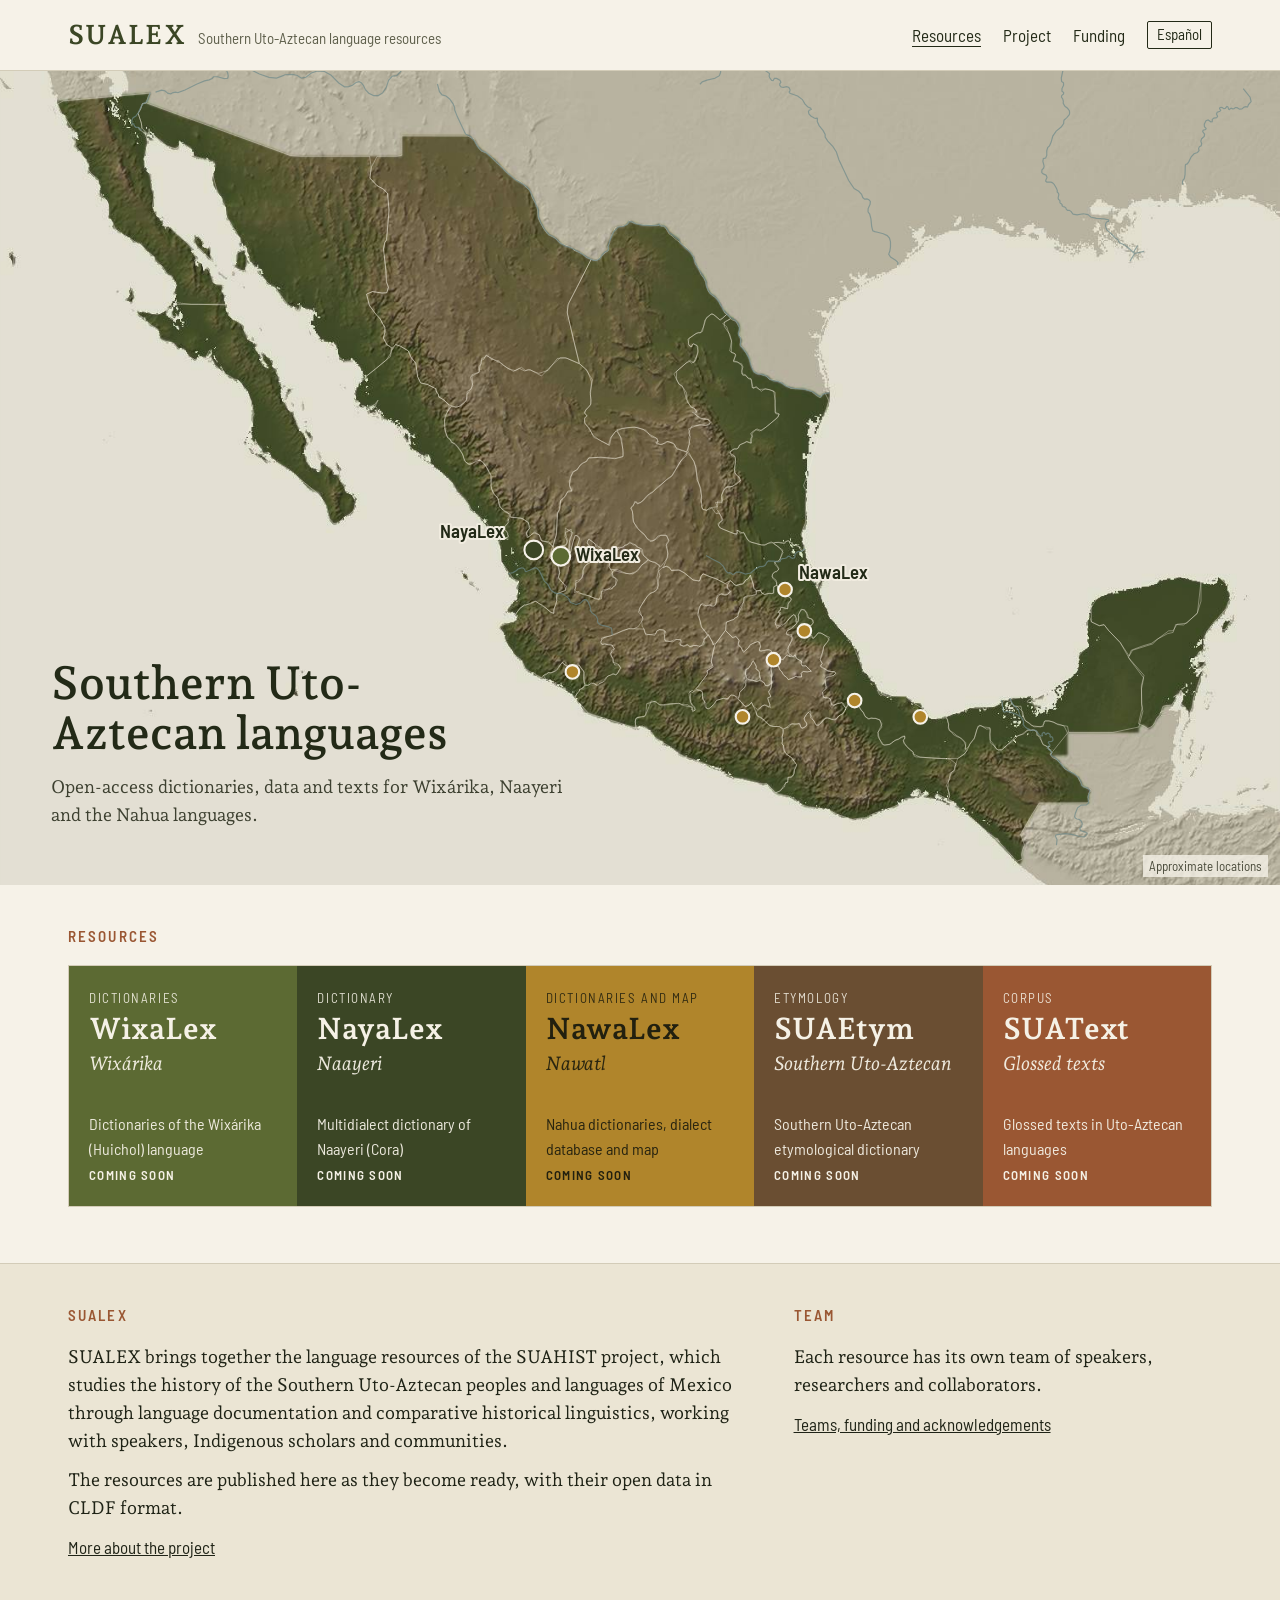
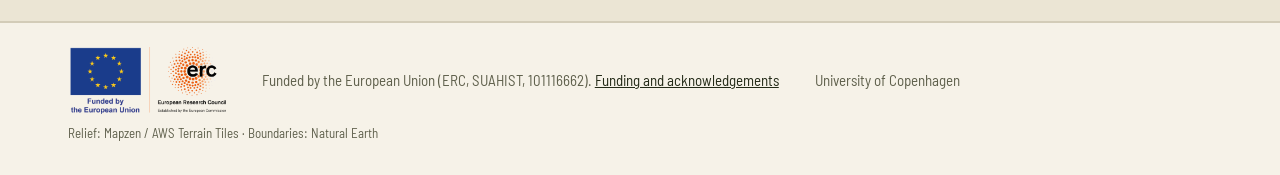
==== en/index.html @ b43def47 "Add SUALEX hub site (pre-launch: hidden from search engines) Spanish home, project and funding pages" ====
<!doctype html>
<html lang="en">
<head>
<meta charset="utf-8">
<meta name="viewport" content="width=device-width, initial-scale=1">
<meta name="robots" content="noindex, nofollow"><!-- remove at launch -->
<title>SUALEX · Southern Uto-Aztecan language resources</title>
<meta name="description" content="Open-access dictionaries, data and texts for Wixárika, Naayeri and the Nahua languages, from the ERC project SUAHIST.">
<link rel="alternate" hreflang="es" href="https://sualex.org/">
<link rel="alternate" hreflang="en" href="https://sualex.org/en/">
<link rel="alternate" hreflang="x-default" href="https://sualex.org/">
<link rel="icon" href="../assets/img/favicon.svg" type="image/svg+xml">
<link rel="preload" href="../assets/fonts/andada-pro-latin-400-normal.woff2" as="font" type="font/woff2" crossorigin>
<link rel="stylesheet" href="../assets/site.css">
<meta property="og:title" content="SUALEX · Southern Uto-Aztecan language resources">
<meta property="og:description" content="Open-access dictionaries, data and texts for Wixárika, Naayeri and the Nahua languages, from the ERC project SUAHIST.">
<meta property="og:type" content="website">
</head>
<body>
<a class="skip" href="#main">Skip to content</a>
<header class="site-h"><div class="wrap">
  <a class="brand" href="./"><b>SUALEX</b><span>Southern Uto-Aztecan language resources</span></a>
  <nav aria-label="Resources">
    <a href="./#recursos" aria-current="page">Resources</a>
    <a href="project/">Project</a>
    <a href="funding/">Funding</a>
    <a class="lang" href="../" hreflang="es" lang="es" title="Cambiar a español">Español</a>
  </nav>
</div></header>
<main id="main">
  <section class="mapwrap">
    <svg viewBox="0 0 1507 959" role="img" aria-label="Relief map of Mexico showing the regions of the resources">
      <image href="../assets/img/mx_relief.jpg" x="0" y="0" width="1507" height="959"/>
      <path d="M172.4 37.6L248.7 65.5L327.9 94.3L342.0 99.6L354.4 100.4L366.1 100.4L377.8 100.4L389.4 100.4L401.1 100.4L412.8 100.4L424.4 100.4L435.1 100.4L437.1 113.7L435.5 126.0L443.8 134.9L451.2 139.0L456.2 143.9L457.0 152.3L458.0 163.8L457.5 170.7L457.2 173.8L456.5 182.5L455.1 198.8L453.0 202.0L451.5 209.8L453.4 226.1L454.3 234.3L454.5 238.3L454.9 247.9L457.3 254.7L455.3 261.1L449.8 261.4L438.5 259.7L431.6 262.7L434.9 276.0L439.2 281.8L442.5 286.3L447.7 292.0L450.3 297.2L453.1 301.9L453.2 307.6L451.4 314.4L455.6 322.4L459.6 324.6L461.3 326.5L460.1 332.1L455.2 340.0L432.6 358.3L430.2 358.4L428.6 358.4L426.4 355.6L419.7 344.5L416.8 342.4L416.4 340.5L414.0 338.9L413.0 340.8L414.8 342.5L407.1 342.6L398.3 336.2L395.8 328.5L395.9 326.2L391.8 320.0L389.4 321.4L380.8 318.9L373.4 313.5L369.3 310.8L370.0 307.7L369.0 305.9L366.6 305.0L363.2 293.2L365.3 290.1L366.1 288.6L365.0 285.5L364.6 284.3L368.6 282.2L364.1 281.4L354.8 279.1L354.5 277.3L352.8 275.8L352.3 279.9L351.2 282.5L348.5 280.3L349.1 278.8L343.6 278.0L340.9 276.3L336.2 272.4L330.8 264.1L329.1 263.0L325.4 256.8L319.6 253.3L312.5 246.8L303.8 235.2L306.4 235.8L306.8 233.2L300.6 230.5L296.9 226.9L293.9 224.8L293.6 222.6L293.2 217.2L290.4 213.1L286.5 205.7L285.2 207.2L283.2 199.8L281.2 195.8L276.4 187.0L273.0 181.6L269.2 175.7L266.9 172.8L266.2 166.6L263.9 157.0L262.1 155.4L255.9 142.6L250.7 122.8L250.0 114.8L252.7 116.2L249.9 106.2L248.9 107.4L244.1 102.6L244.8 104.8L229.8 101.0L227.5 99.0L220.8 88.6L213.7 85.6L210.6 83.2L211.6 86.9L210.1 89.7L206.5 91.6L196.6 88.4L191.0 84.0L183.1 77.3L177.1 75.6L172.6 73.5L167.1 66.8L166.4 61.4L165.6 58.8L162.6 49.8L165.5 44.9L167.6 38.5L172.4 37.6Z M288.3 235.0L284.1 234.8L280.0 233.3L275.8 230.3L277.5 226.6L278.5 223.9L279.2 214.1L283.5 212.2L288.1 210.3L288.8 212.9L290.0 217.9L289.9 229.4L288.9 234.3L288.3 235.0Z M176.8 26.0L174.2 30.6L172.3 37.5L167.6 38.5L165.5 44.9L162.6 49.8L165.6 58.8L166.4 61.4L167.1 66.8L165.1 68.6L163.3 66.3L163.7 69.0L167.7 71.2L171.7 75.1L173.8 83.9L170.0 103.3L172.7 115.2L176.2 120.5L177.5 124.5L178.1 130.5L177.9 137.0L180.4 143.0L181.1 148.3L180.0 155.5L179.4 160.1L181.3 164.5L185.0 171.1L190.8 176.3L191.1 180.0L192.4 182.5L194.3 184.0L196.7 183.4L197.0 182.6L197.9 182.9L199.7 183.8L201.1 185.3L202.0 186.3L203.2 186.9L204.6 188.7L207.0 190.7L208.5 192.3L210.6 193.3L212.9 195.8L216.5 199.0L218.7 200.8L226.3 208.2L225.4 211.5L226.6 213.8L227.8 215.6L230.9 220.2L229.7 222.9L230.4 226.4L233.3 228.5L233.4 226.4L235.2 225.5L236.8 226.4L238.5 227.8L238.9 229.5L239.2 232.4L242.3 232.0L245.6 233.2L246.4 236.2L249.5 242.3L250.6 248.6L255.2 251.2L260.9 251.4L261.7 251.9L261.9 254.2L261.1 260.1L264.3 264.2L264.2 266.3L264.8 271.2L265.8 274.6L225.4 274.7L208.0 272.8L205.1 271.0L205.6 266.7L206.6 262.4L204.0 261.5L207.5 252.4L206.6 247.9L203.9 245.6L202.2 241.3L197.4 240.6L195.4 237.1L192.9 232.6L189.7 228.4L185.6 226.8L182.8 224.7L181.0 218.0L176.3 215.0L171.0 209.5L153.7 197.4L141.5 191.0L135.9 186.6L132.6 177.5L127.5 172.9L127.7 163.1L126.6 153.9L121.1 148.3L119.2 144.4L119.5 147.9L118.4 148.4L117.4 147.4L115.6 127.7L108.4 121.7L103.9 116.4L95.6 95.5L92.1 92.7L89.0 89.2L89.4 86.9L88.3 80.7L86.5 78.1L90.8 75.1L87.1 70.3L83.7 65.6L78.3 57.3L72.8 50.2L67.7 39.0L74.5 35.2L94.6 33.4L114.7 31.6L134.8 29.8L154.9 28.0L174.9 26.2L176.8 26.0Z M155.3 257.1L156.4 262.6L156.8 268.0L155.9 271.1L155.4 273.0L152.7 272.6L148.4 271.0L152.6 261.1L155.5 256.1L155.3 257.1Z M249.0 219.5L250.0 223.7L246.2 220.5L243.3 217.6L240.0 214.5L235.8 209.8L232.3 207.4L230.5 203.8L228.5 199.1L229.8 194.9L232.0 194.9L237.3 199.0L238.7 202.4L238.4 206.8L243.2 207.9L247.6 208.5L247.7 213.1L248.2 218.1L249.0 219.5Z M16.2 218.3L16.2 228.9L14.3 228.7L13.3 223.9L11.4 218.6L13.6 214.0L14.7 215.8L16.2 218.3Z M473.0 76.3L480.1 76.4L487.1 76.4L494.2 76.4L501.3 76.4L508.3 76.4L515.4 76.5L522.5 76.5L529.5 76.5L536.6 76.5L543.7 76.5L550.8 76.7L557.5 79.6L563.7 90.9L566.3 94.0L573.6 96.7L578.0 101.0L583.9 107.6L591.0 113.0L595.2 118.3L606.7 127.4L608.4 128.3L610.4 129.1L612.2 130.2L617.1 133.8L619.8 137.4L624.0 140.6L625.7 144.4L626.0 147.5L627.3 150.2L628.9 152.9L632.3 157.8L633.1 166.7L633.9 173.7L636.5 179.0L640.1 185.5L643.5 190.3L645.3 192.5L653.4 196.4L658.5 202.0L674.2 208.5L675.8 211.1L685.3 214.9L690.5 219.7L694.4 220.9L696.1 221.6L679.9 253.4L670.0 272.7L667.6 283.9L674.5 313.0L681.8 344.2L665.4 337.5L656.1 338.5L645.3 352.4L634.3 356.0L622.0 351.3L617.4 353.1L611.5 350.1L604.4 353.6L596.6 349.2L590.5 344.3L584.9 341.8L575.4 336.4L572.0 335.0L569.6 339.5L566.5 340.6L566.1 345.8L564.3 350.5L563.5 355.1L553.9 360.0L556.6 370.2L553.6 375.0L549.8 381.0L549.0 388.0L547.0 389.9L541.9 394.6L536.3 395.6L528.6 393.0L522.5 387.3L516.7 383.8L515.9 380.0L513.9 378.1L513.1 374.1L503.3 369.0L495.2 367.3L491.7 359.9L489.5 344.1L483.8 337.0L480.7 329.5L471.2 323.9L465.8 322.1L461.3 326.5L459.6 324.6L455.6 322.4L451.4 314.4L453.2 307.6L453.1 301.9L450.3 297.2L447.7 292.0L442.5 286.3L439.2 281.8L434.9 276.0L431.6 262.7L438.5 259.7L449.8 261.4L455.3 261.1L457.3 254.7L454.9 247.9L454.5 238.3L454.3 234.3L453.4 226.1L451.5 209.8L453.0 202.0L455.1 198.8L456.5 182.5L457.2 173.8L457.5 170.7L458.0 163.8L457.0 152.3L456.2 143.9L451.2 139.0L443.8 134.9L435.5 126.0L437.1 113.7L443.9 100.4L455.5 100.4L467.2 100.4L473.0 99.3L473.0 97.0L473.0 94.8L473.0 92.5L473.0 90.3L473.0 88.0L473.0 85.8L473.0 83.5L473.0 81.2L473.0 79.0L473.0 76.7L473.0 76.3Z M741.3 176.2L745.0 178.6L756.4 180.9L759.9 181.1L763.9 180.9L775.0 182.1L777.2 180.5L778.4 182.5L781.6 182.7L783.2 184.2L786.1 188.8L787.7 191.9L791.1 194.0L793.9 196.8L800.4 202.0L806.3 206.3L812.2 212.1L815.4 216.6L818.3 223.7L818.7 227.2L821.1 229.7L822.4 231.5L825.0 239.2L828.8 244.1L830.9 249.0L831.8 252.9L834.4 260.4L837.7 263.3L844.7 268.7L846.4 271.4L848.0 275.1L850.8 278.4L852.0 281.7L853.1 284.8L855.7 286.5L850.3 291.4L847.2 292.8L840.4 286.9L837.1 286.4L829.9 293.1L827.1 306.6L824.2 308.1L819.6 308.8L815.0 312.3L809.9 315.8L811.2 323.3L814.8 324.6L814.8 322.5L816.6 320.9L821.7 324.4L821.8 331.8L816.9 343.4L813.1 341.2L807.8 343.8L793.3 356.5L797.6 365.2L800.1 369.1L804.4 372.7L808.3 379.1L809.1 389.6L815.0 396.4L818.0 397.7L819.8 399.6L819.6 401.8L818.3 403.3L820.8 406.5L825.1 409.6L829.8 409.7L834.0 410.5L836.0 413.9L835.1 416.5L830.6 417.4L824.0 416.1L810.7 421.2L812.3 427.5L810.9 431.9L812.0 438.5L808.3 448.6L803.2 447.1L795.5 443.1L793.1 438.2L785.8 436.4L783.0 438.3L777.1 439.7L771.8 436.9L775.2 436.1L772.3 431.8L764.7 427.8L757.2 422.0L746.8 419.0L732.7 420.7L724.4 424.7L718.7 432.1L716.5 440.1L707.8 435.9L698.6 429.2L692.7 420.2L688.2 414.3L688.5 408.3L691.0 405.8L688.0 402.0L690.3 398.2L692.9 395.9L695.8 392.1L695.7 387.1L694.8 378.4L697.6 363.6L689.5 350.9L682.4 344.7L676.8 322.9L668.2 286.3L668.0 276.3L678.5 256.2L696.1 221.6L701.8 223.4L706.2 219.9L709.6 216.3L716.3 211.2L715.6 206.5L717.0 204.1L717.9 201.9L718.2 198.4L720.6 192.7L722.4 189.0L724.4 184.4L730.1 182.7L731.2 183.1L738.6 180.5L740.4 177.4L741.3 176.2Z M860.1 291.7L863.1 293.6L866.4 294.3L869.2 299.9L870.9 302.1L870.0 307.7L870.3 310.8L871.8 312.7L871.8 319.6L871.4 323.1L874.2 325.4L877.1 329.9L881.7 337.1L886.0 349.9L887.7 354.2L891.1 356.3L894.1 356.6L898.7 358.3L901.0 358.0L904.2 361.5L906.0 363.1L911.4 363.6L918.4 365.8L922.5 368.8L931.1 373.7L937.3 373.7L947.9 374.7L955.5 377.1L961.3 382.2L965.0 384.4L966.1 384.3L967.3 381.3L971.3 378.9L975.9 388.5L971.5 402.2L951.0 474.9L946.0 488.2L949.1 494.6L948.9 505.1L948.6 531.3L945.0 540.1L942.8 546.2L944.8 546.0L945.7 544.5L946.6 559.5L945.8 564.1L943.3 564.3L942.7 561.1L937.7 558.8L932.1 556.6L928.3 552.7L926.0 553.5L923.8 556.6L920.7 555.2L917.7 555.0L916.2 554.9L909.4 555.4L904.4 556.1L900.1 558.6L892.3 557.0L889.1 555.9L882.0 554.3L878.1 547.7L875.3 542.8L872.0 544.4L868.3 540.4L867.9 542.0L867.2 545.7L860.2 543.1L849.8 538.8L846.5 536.4L845.2 532.9L850.4 529.6L848.5 523.6L845.9 518.5L844.0 516.5L844.4 511.4L844.9 506.4L850.7 506.5L849.7 499.2L852.5 492.8L855.5 489.8L862.5 489.2L868.6 484.1L871.9 482.3L870.0 478.1L865.9 474.5L864.4 468.0L866.2 460.1L865.5 455.3L865.2 453.5L861.3 453.2L859.7 448.2L864.8 444.7L867.5 445.1L869.6 443.6L870.9 440.2L872.6 439.3L876.6 438.0L879.5 436.2L884.9 438.1L883.6 433.4L885.7 429.5L885.3 426.5L887.6 424.8L890.9 421.3L896.6 423.4L906.7 415.3L916.3 407.3L917.1 403.5L912.4 402.0L912.6 388.2L910.9 376.7L905.3 375.1L899.4 374.6L894.0 374.9L889.4 372.1L887.8 372.8L885.5 372.6L884.2 362.2L880.3 361.3L877.6 357.5L873.3 356.6L873.6 352.6L873.6 345.2L867.0 342.1L863.5 341.2L866.2 335.3L865.3 332.9L862.2 331.7L859.1 329.5L861.3 317.4L859.2 310.1L852.7 300.7L853.1 295.3L860.1 291.7Z M855.7 286.5L858.7 289.0L860.0 291.7L850.8 297.4L855.6 301.1L859.6 313.4L861.5 319.1L861.0 331.3L863.5 331.9L866.1 333.6L864.9 337.2L863.6 342.2L868.4 342.8L874.9 348.0L873.2 353.3L874.6 358.3L878.3 358.8L881.4 362.3L884.7 363.4L886.6 373.7L888.4 373.0L890.7 371.8L896.3 377.2L901.0 373.8L906.7 375.5L912.6 378.3L912.6 393.4L913.4 403.5L917.6 404.2L914.0 409.2L901.8 419.4L894.4 423.8L889.7 422.3L885.8 424.7L883.8 427.0L885.7 430.6L884.1 435.7L883.8 438.3L878.6 436.3L875.0 438.3L872.3 439.8L870.1 440.9L869.0 443.9L866.7 445.0L862.8 445.4L858.8 449.9L863.6 452.2L865.3 454.3L865.8 456.6L865.6 462.4L864.7 472.7L866.8 475.4L871.3 479.4L871.4 482.8L866.8 486.8L860.0 489.6L854.6 490.0L851.5 494.9L849.2 500.3L850.0 508.1L842.4 508.1L844.7 512.9L835.1 514.4L831.9 517.5L826.9 515.6L826.1 512.8L826.2 509.3L825.5 504.7L825.8 500.1L825.0 490.8L820.5 480.8L819.3 466.5L816.4 458.9L809.7 446.8L811.7 436.3L812.8 430.5L810.8 426.1L814.4 418.1L826.3 416.9L832.5 416.9L834.9 415.2L837.8 413.4L833.1 410.0L828.1 409.6L825.4 408.8L819.6 405.0L815.2 401.8L820.9 401.6L818.4 399.5L817.4 396.9L813.3 395.8L808.0 386.0L805.8 377.7L803.3 370.7L799.1 368.5L796.4 362.5L796.7 353.5L811.4 340.8L814.0 344.1L819.2 340.5L821.7 329.7L820.5 322.8L816.1 321.6L814.5 323.1L813.6 325.2L810.3 321.4L811.2 314.7L816.6 311.1L822.3 307.8L824.8 308.4L828.2 301.3L831.8 290.1L838.3 285.5L842.5 288.6L848.0 293.4L852.1 289.7L855.7 286.5Z M1375.2 747.2L1372.5 747.1L1369.0 748.2L1367.2 754.0L1364.9 758.7L1361.6 762.3L1359.5 767.5L1356.4 771.7L1351.1 774.2L1347.7 771.8L1340.5 768.5L1344.7 749.6L1344.2 744.9L1343.8 723.8L1346.9 711.5L1328.6 690.6L1331.9 681.9L1345.0 677.0L1356.0 673.7L1362.2 669.1L1374.8 662.4L1381.2 661.0L1384.2 651.7L1393.5 652.2L1409.3 639.3L1414.0 624.2L1414.0 601.4L1416.3 601.6L1415.7 601.7L1425.4 602.9L1432.1 600.6L1432.3 598.1L1428.4 598.2L1423.5 599.0L1420.4 599.9L1419.7 599.7L1423.3 597.1L1433.5 594.7L1441.6 601.9L1443.3 603.5L1447.2 607.0L1448.0 617.4L1448.7 620.6L1448.2 623.4L1446.4 624.5L1444.2 632.2L1432.2 646.0L1421.0 659.9L1417.3 668.3L1418.8 679.1L1416.7 684.1L1417.9 680.9L1417.2 675.9L1416.8 676.7L1417.4 679.3L1414.6 683.3L1412.1 683.4L1408.2 691.4L1408.0 689.1L1404.8 692.3L1408.0 694.7L1409.3 697.0L1414.1 695.0L1416.0 694.6L1417.5 694.8L1419.1 694.3L1416.9 694.3L1418.2 693.7L1419.6 694.6L1416.1 700.9L1413.7 702.2L1408.2 705.9L1407.8 707.0L1409.0 711.4L1412.7 706.7L1416.6 706.6L1414.3 711.0L1410.9 721.0L1405.0 739.1L1403.8 749.4L1400.1 757.4L1398.2 759.0L1399.1 754.3L1398.1 755.0L1397.8 752.2L1396.0 750.4L1394.6 748.4L1389.4 744.6L1392.3 738.7L1392.4 736.3L1392.9 733.3L1390.3 728.9L1387.2 735.0L1386.2 734.0L1381.5 737.0L1384.8 735.4L1385.3 736.4L1384.0 739.5L1379.6 746.5L1375.8 747.0L1375.2 747.2Z M1450.0 645.0L1450.0 646.2L1444.0 655.5L1442.3 658.0L1437.7 657.6L1441.7 647.0L1443.9 646.5L1448.1 646.5L1450.0 645.0Z M1340.9 772.3L1310.2 778.8L1258.2 778.8L1256.9 771.5L1250.2 770.4L1245.3 769.5L1240.6 766.5L1235.8 765.4L1230.6 765.0L1229.0 767.3L1228.1 771.8L1217.4 772.2L1212.1 768.0L1207.7 765.5L1203.9 758.1L1202.1 747.9L1194.7 748.1L1192.0 745.9L1189.3 739.7L1211.9 736.5L1217.1 741.3L1215.3 741.5L1213.2 739.8L1210.6 740.6L1210.2 741.7L1209.5 742.1L1209.5 743.1L1213.3 744.0L1213.6 744.0L1215.4 742.1L1216.1 744.5L1218.4 745.9L1218.5 750.7L1219.5 748.4L1220.2 747.8L1226.3 748.1L1233.6 748.4L1234.5 746.1L1232.2 747.7L1237.2 743.9L1241.7 742.0L1245.7 739.5L1243.5 739.5L1242.4 732.4L1239.8 733.0L1242.3 727.2L1238.7 728.2L1235.4 731.2L1239.8 726.1L1259.4 714.1L1268.8 703.9L1269.7 688.8L1280.3 677.5L1279.2 669.9L1279.8 658.6L1281.1 639.0L1285.0 648.6L1294.3 653.1L1299.9 651.9L1305.3 658.8L1318.8 672.8L1330.5 693.4L1346.5 714.5L1344.0 727.4L1344.1 745.7L1345.6 753.9L1340.9 772.3Z M1229.2 733.0L1232.6 733.9L1230.3 734.2L1228.2 734.3L1220.7 738.6L1219.5 737.4L1229.2 733.0Z M1256.9 779.5L1236.5 804.8L1238.7 802.5L1235.9 799.2L1234.1 795.9L1230.3 794.1L1227.9 793.2L1226.9 790.0L1222.8 783.3L1221.2 780.8L1220.8 777.3L1215.5 775.3L1213.1 776.3L1208.6 776.7L1203.3 780.8L1195.3 783.7L1191.0 788.8L1185.6 793.7L1182.1 796.9L1179.5 799.3L1173.2 798.6L1169.6 792.6L1165.8 787.8L1165.7 779.8L1165.8 775.6L1165.6 773.2L1159.0 772.4L1153.1 770.3L1150.1 775.5L1146.9 786.6L1144.1 789.6L1142.4 791.3L1140.5 795.7L1136.5 798.6L1136.7 795.2L1137.1 790.9L1132.1 785.7L1127.0 783.8L1122.8 781.5L1119.5 777.5L1118.2 776.3L1116.5 773.3L1116.9 769.2L1116.0 766.8L1115.7 764.9L1114.7 762.2L1113.8 760.0L1126.3 755.3L1129.1 757.2L1130.6 754.9L1133.1 753.7L1139.0 752.9L1137.5 750.6L1132.5 753.3L1126.9 755.6L1138.3 749.9L1157.9 749.8L1158.2 752.3L1159.3 753.7L1161.4 751.2L1160.9 748.8L1177.7 742.3L1179.9 748.1L1180.6 743.3L1184.2 740.0L1191.4 743.5L1193.9 747.6L1197.8 748.1L1204.1 754.4L1205.7 763.7L1210.6 767.2L1214.6 770.7L1225.5 772.3L1229.2 768.3L1229.6 765.5L1234.8 765.1L1238.7 766.3L1243.6 768.3L1248.8 769.7L1252.8 771.3L1256.9 779.5Z M1236.8 805.6L1239.9 808.7L1244.4 810.7L1246.5 813.5L1250.7 816.5L1253.4 821.6L1257.3 823.5L1258.6 822.9L1264.7 827.0L1267.9 829.2L1272.0 837.3L1272.7 838.6L1274.1 841.1L1275.1 842.3L1277.7 843.4L1280.2 844.5L1283.4 845.4L1284.7 847.8L1283.2 848.1L1281.8 850.6L1282.5 851.5L1282.1 851.9L1281.1 852.9L1280.8 855.3L1282.2 858.7L1282.0 860.2L1280.8 861.7L1256.7 861.9L1223.5 861.9L1215.0 875.5L1201.7 898.7L1206.3 911.6L1203.9 917.1L1202.8 922.7L1203.5 928.0L1197.1 930.5L1172.7 903.8L1176.7 907.8L1174.4 903.5L1172.4 903.5L1161.9 896.0L1143.3 878.9L1124.7 864.3L1125.2 861.8L1116.4 857.6L1118.2 853.1L1115.9 845.5L1116.6 837.2L1118.2 830.7L1120.6 825.5L1124.2 822.8L1124.8 816.9L1126.0 814.5L1127.4 809.6L1135.5 804.1L1138.4 800.3L1141.5 793.1L1143.4 790.7L1144.6 788.7L1147.4 784.8L1151.2 771.7L1154.9 770.7L1161.5 774.8L1165.7 774.3L1165.8 776.5L1165.2 781.2L1165.9 791.0L1170.8 794.9L1175.1 799.9L1179.9 799.0L1183.3 795.8L1187.6 792.0L1193.5 788.0L1198.6 782.8L1205.7 780.3L1211.2 774.5L1213.9 776.5L1217.3 776.0L1220.8 778.6L1220.5 782.1L1224.7 783.7L1226.9 790.9L1229.7 793.9L1232.1 794.8L1233.9 798.1L1237.2 799.3L1237.6 802.6L1236.8 805.6Z M676.6 736.9L653.9 722.4L650.9 719.3L648.6 717.4L646.7 717.6L642.7 716.3L639.8 711.7L642.8 710.7L643.8 709.4L646.1 708.2L649.1 708.4L652.4 706.8L656.2 704.2L658.7 699.9L662.3 696.1L662.7 697.4L667.3 700.6L672.4 702.8L676.5 701.4L681.9 699.5L685.2 704.1L687.3 706.5L687.3 709.1L686.9 715.8L688.6 723.6L686.9 725.1L686.5 726.1L683.7 727.7L682.3 728.2L682.1 730.2L679.5 732.6L677.7 736.1L676.6 736.9Z M550.5 596.0L549.9 597.9L549.4 598.0L545.2 595.4L544.3 592.8L546.5 591.3L549.8 594.6L550.5 596.0Z M606.1 640.5L600.6 638.1L595.0 635.9L598.1 633.2L600.9 628.6L604.8 624.3L608.0 623.0L608.7 616.2L610.1 603.9L609.4 599.9L604.8 598.5L590.6 578.4L587.2 555.5L588.4 554.1L589.5 549.7L594.4 551.1L598.9 548.0L597.1 544.0L596.8 542.2L594.7 540.0L593.3 537.3L598.1 532.5L598.0 528.8L600.5 525.2L613.3 526.1L621.8 531.1L624.0 537.9L619.6 543.0L620.7 549.6L628.2 543.9L634.8 545.9L636.9 552.5L644.8 555.0L650.4 558.6L649.3 564.8L647.0 572.8L656.4 581.9L659.1 590.3L657.6 596.0L664.3 605.2L666.3 611.1L655.9 615.4L655.3 619.8L655.6 623.2L654.5 627.8L652.2 633.3L652.0 638.3L648.8 637.6L643.8 633.4L639.0 629.0L633.9 626.6L631.2 624.4L626.6 625.6L619.1 628.7L617.6 628.9L612.4 632.1L606.7 640.2L606.1 640.5Z M399.3 466.1L400.2 470.3L396.3 467.4L394.8 459.4L396.3 461.1L399.3 466.1Z M312.0 455.0L314.7 460.0L309.5 457.9L303.5 453.2L302.6 451.4L308.1 452.4L312.0 455.0Z M377.0 451.6L378.5 454.4L376.9 457.3L375.2 455.5L375.1 454.4L374.1 452.1L373.8 450.6L372.9 448.9L375.2 449.5L377.0 451.6Z M359.4 422.5L361.3 424.6L365.6 426.5L366.6 431.0L366.2 433.6L365.7 432.9L363.0 431.5L361.7 429.2L360.7 426.3L359.3 424.2L359.4 422.5Z M296.0 446.5L298.1 449.7L296.0 448.2L292.9 445.0L294.2 443.8L293.1 439.6L289.9 437.9L289.0 439.8L287.0 437.0L292.1 424.1L295.3 416.2L293.0 425.8L293.0 428.8L292.1 432.8L291.3 434.3L291.8 436.8L292.7 437.8L294.8 441.6L294.8 444.0L296.0 446.5Z M342.6 376.9L343.0 378.3L340.8 377.3L338.4 381.3L337.3 384.1L336.3 386.1L336.3 382.7L338.3 378.0L338.9 374.6L342.7 373.8L342.6 376.9Z M206.5 274.7L233.6 274.7L266.1 275.5L266.0 279.8L266.9 283.1L268.3 284.7L269.2 288.0L271.5 289.6L273.5 292.5L278.7 294.3L283.8 297.1L286.2 303.3L288.4 307.7L290.8 311.5L291.1 315.3L294.7 317.8L300.2 320.1L303.3 322.5L300.1 326.1L302.7 330.6L307.0 336.0L305.8 338.1L307.6 343.2L310.6 347.9L314.8 346.3L309.5 340.5L308.8 337.3L308.2 334.0L308.3 332.0L312.4 334.0L316.4 338.3L318.6 340.2L320.5 343.9L323.3 349.8L325.5 350.2L325.0 354.5L327.0 358.0L328.6 360.9L328.6 365.0L329.9 369.6L331.7 373.7L330.9 377.5L331.0 382.0L331.8 385.3L332.8 386.6L332.1 386.9L334.3 389.7L336.0 390.8L337.2 395.1L339.4 398.6L341.1 400.8L343.2 400.6L344.1 401.3L345.6 401.8L345.1 404.2L346.4 408.1L348.7 411.4L349.1 412.8L348.7 414.5L350.4 417.9L351.7 420.9L352.3 422.3L354.3 424.4L355.6 425.6L357.3 427.1L358.4 429.7L359.8 431.4L359.7 432.2L360.6 433.9L361.1 435.8L361.9 437.0L360.9 440.0L358.8 443.3L358.3 448.8L358.9 452.1L360.4 456.6L360.7 459.3L363.8 463.9L366.2 466.7L375.9 468.5L375.0 469.9L372.2 470.1L374.9 471.7L376.2 470.2L377.7 465.5L376.9 464.0L376.6 462.5L376.8 461.2L379.2 459.8L381.0 461.3L383.4 463.4L386.0 465.9L388.4 467.3L391.5 469.4L392.3 475.0L399.3 474.3L400.7 476.2L399.4 478.0L399.8 481.8L401.5 483.2L405.0 488.5L407.2 495.2L411.0 497.2L414.6 499.0L416.0 502.0L418.4 506.8L418.0 510.4L417.4 514.6L415.7 518.1L411.5 522.2L404.8 525.4L400.6 530.1L396.2 532.4L392.8 532.8L388.1 527.4L384.5 512.5L381.3 506.8L373.4 496.8L353.0 480.3L348.4 475.8L341.4 470.0L325.8 460.8L325.3 460.2L319.2 455.2L317.4 450.0L315.0 449.5L310.4 450.2L309.8 451.7L308.3 446.3L303.4 440.1L302.9 438.6L300.4 433.6L301.3 439.1L301.2 439.9L299.4 436.3L298.6 439.1L296.3 437.1L295.1 433.6L296.0 430.7L296.5 428.3L295.3 428.8L294.2 433.6L293.3 430.2L294.3 427.8L294.7 423.6L294.5 420.0L297.3 412.7L297.5 406.3L299.4 403.5L297.9 402.4L297.5 392.9L296.6 399.7L296.1 390.6L291.7 377.1L286.5 371.7L280.1 363.5L275.5 362.9L272.9 360.8L266.4 357.2L257.4 350.6L256.7 349.2L252.6 345.8L251.3 341.8L248.7 337.8L248.4 336.5L246.5 338.7L244.7 337.2L247.0 335.5L249.6 331.8L246.5 328.8L243.2 335.6L242.9 338.7L234.8 336.0L230.5 340.3L222.2 336.2L216.5 327.7L210.5 327.2L204.5 320.6L196.5 318.5L189.9 317.0L188.1 314.9L185.7 304.2L178.7 300.0L174.7 296.6L170.8 294.2L171.3 292.2L169.1 290.8L166.5 289.3L162.7 287.1L160.4 282.4L167.7 283.1L174.0 284.2L178.2 285.6L187.0 286.3L193.1 282.4L196.2 281.5L195.7 285.5L199.6 290.3L204.3 293.5L205.5 294.9L207.8 291.8L206.5 291.2L207.5 290.6L209.2 291.9L212.6 291.2L212.5 288.7L210.5 287.2L208.6 287.6L206.6 285.0L208.0 288.1L206.9 288.9L204.0 289.4L202.4 286.3L202.4 282.7L202.9 280.1L203.0 278.9L202.1 277.2L200.2 279.0L197.2 279.8L199.4 275.7L203.8 276.7L206.5 274.7Z M586.4 551.2L584.9 549.9L574.5 536.5L574.5 534.0L563.4 524.1L555.6 517.5L554.0 514.9L551.9 510.4L547.8 505.4L543.5 500.7L537.2 494.6L532.8 485.0L514.1 469.0L506.4 462.7L492.4 451.2L493.3 452.9L505.6 460.2L505.6 459.5L505.3 458.8L504.7 451.8L500.9 451.9L501.3 454.0L496.3 453.0L494.3 450.6L490.4 447.4L485.9 445.9L491.6 450.9L482.2 441.7L480.1 438.4L482.3 438.9L482.7 435.9L482.8 430.9L481.1 430.9L480.8 435.9L479.3 435.4L472.1 425.9L468.9 421.7L474.5 428.2L476.5 428.6L475.8 426.5L476.6 424.3L482.2 427.2L476.6 421.0L474.9 421.6L471.3 419.2L466.6 417.2L468.4 415.8L464.6 420.0L463.0 414.2L449.5 409.3L451.5 407.3L449.0 406.0L447.7 405.4L447.5 400.1L444.9 399.0L442.3 398.9L442.6 401.7L440.5 403.8L439.8 402.0L435.7 403.9L433.8 398.6L437.4 398.7L438.6 398.7L442.0 394.4L442.4 393.1L445.1 387.5L441.1 392.7L433.3 397.2L429.5 394.6L425.8 393.6L429.1 398.3L419.7 394.0L423.7 392.1L423.9 390.8L419.6 389.2L418.9 390.2L417.9 384.4L417.7 380.9L420.9 371.1L424.3 364.7L423.9 367.6L425.4 366.2L429.7 361.7L430.2 364.0L432.7 363.3L431.4 359.2L441.7 351.2L459.7 336.1L460.8 329.6L465.8 322.1L471.2 323.9L480.7 329.5L483.8 337.0L489.5 344.1L491.7 359.9L495.2 367.3L503.3 369.0L513.1 374.1L513.9 378.1L515.9 380.0L516.7 383.8L522.5 387.3L528.6 393.0L528.5 398.4L523.9 406.2L523.1 420.0L526.3 430.4L530.0 433.4L531.4 437.4L535.5 438.4L540.3 443.8L544.0 449.9L545.8 454.1L546.7 459.0L551.4 463.0L556.1 462.6L561.4 457.8L566.9 459.1L572.9 465.8L576.2 473.7L579.0 477.3L578.1 488.2L579.2 493.2L581.7 498.9L585.5 501.8L586.8 505.6L587.1 508.8L588.0 512.2L590.8 515.3L594.3 518.9L601.6 522.4L598.2 526.7L599.1 530.7L595.7 534.5L593.4 539.1L595.5 541.4L597.1 543.2L597.8 544.3L598.1 551.9L592.4 549.4L589.0 551.7L586.4 551.2Z M1284.7 633.7L1285.6 629.1L1281.9 635.5L1292.0 620.3L1300.4 616.3L1316.7 610.4L1341.9 607.4L1351.0 605.2L1365.5 599.0L1376.2 597.0L1384.1 597.2L1387.2 595.7L1383.5 596.1L1389.8 595.7L1406.2 598.9L1404.0 599.2L1403.1 600.2L1408.8 600.3L1414.0 600.7L1411.9 619.7L1409.9 637.6L1397.4 650.1L1385.7 651.4L1381.2 659.1L1376.0 659.1L1363.6 668.3L1357.0 674.6L1350.0 676.8L1333.4 682.0L1329.5 688.9L1318.8 672.8L1305.3 658.8L1299.9 651.9L1294.3 653.1L1285.0 648.6L1284.7 633.7Z M947.8 562.8L961.1 590.3L968.9 599.7L965.3 608.4L962.3 604.4L965.2 601.7L966.2 598.0L956.0 587.1L952.2 579.9L949.5 575.9L953.5 594.0L960.6 601.0L963.9 612.4L974.4 634.4L976.6 642.3L987.5 654.7L996.5 664.9L1002.8 672.4L1012.5 696.1L1015.1 703.1L1021.8 711.1L1024.9 716.4L1030.0 719.2L1035.0 729.3L1040.2 731.6L1032.8 728.6L1034.7 731.7L1035.0 733.6L1036.9 735.5L1039.2 734.3L1048.6 737.2L1047.9 735.4L1066.6 736.6L1074.3 743.4L1086.3 750.5L1095.2 762.0L1102.3 762.5L1114.0 761.5L1115.6 763.6L1116.0 766.3L1116.8 768.2L1116.8 771.6L1117.4 776.3L1118.8 777.1L1122.2 779.0L1126.6 782.6L1129.6 784.3L1135.1 789.7L1136.9 794.3L1136.2 797.3L1138.4 800.3L1135.5 804.1L1127.4 809.6L1104.4 809.3L1090.3 808.3L1077.2 807.4L1074.9 803.2L1075.2 801.7L1070.4 798.3L1064.3 791.5L1063.8 787.4L1065.3 785.4L1064.7 782.8L1063.6 784.0L1061.0 784.9L1057.8 786.8L1053.5 788.4L1050.1 790.7L1048.9 792.2L1046.0 792.9L1041.5 793.8L1038.7 792.8L1033.6 782.9L1033.9 778.2L1038.4 768.7L1035.3 763.7L1032.9 763.0L1030.0 762.1L1028.6 762.2L1024.8 762.1L1021.6 762.8L1020.2 761.1L1018.1 759.1L1015.3 753.9L1011.8 749.5L1007.1 742.6L999.4 738.6L1000.1 744.3L996.1 749.9L993.2 747.1L991.2 743.7L986.4 744.8L982.8 746.3L978.8 746.7L978.5 742.2L977.4 739.1L976.4 738.5L973.4 737.6L969.6 737.6L968.4 731.1L969.2 730.5L971.1 728.0L972.8 725.0L972.3 723.2L972.2 722.2L971.8 719.6L972.4 714.0L975.8 712.7L979.4 712.2L980.8 712.0L982.3 710.7L983.7 709.2L983.1 707.5L979.5 707.0L977.1 707.0L973.9 706.1L970.1 702.9L967.9 701.9L965.3 700.2L968.4 697.9L967.1 696.3L965.6 693.4L966.0 690.8L969.5 680.9L969.4 678.7L970.1 677.4L973.3 673.2L976.4 669.8L972.2 665.0L968.2 662.6L963.4 661.6L960.5 665.0L958.1 667.5L956.9 667.9L955.9 664.6L953.4 665.0L951.4 662.8L950.6 661.8L948.6 658.5L948.4 656.0L948.5 654.4L950.3 652.4L953.7 653.2L957.3 650.0L957.4 646.6L953.3 644.3L950.6 643.6L949.7 639.1L947.1 634.0L943.0 633.9L941.7 637.5L940.0 640.4L940.4 642.9L939.8 648.0L937.0 649.0L937.7 644.8L936.8 642.7L934.7 640.2L931.3 641.9L925.7 649.0L922.0 652.5L919.4 653.9L912.7 651.9L913.6 647.9L915.9 642.6L918.9 637.6L915.5 637.7L918.3 635.8L918.7 633.0L920.7 631.2L925.0 633.1L927.4 632.7L928.6 626.3L930.3 624.0L931.7 622.8L930.7 620.5L927.5 618.2L925.7 614.3L923.7 615.9L919.2 616.5L915.6 612.9L917.8 607.9L914.6 605.7L914.4 602.0L909.8 597.1L909.3 592.9L912.2 589.9L914.2 589.6L916.7 587.3L915.8 584.5L912.1 580.9L913.0 578.3L913.4 577.6L915.8 577.5L917.9 575.6L922.0 566.8L917.2 560.7L910.9 556.4L913.0 555.1L917.0 555.1L919.1 555.8L922.1 556.1L924.5 554.2L927.0 553.5L930.2 554.0L934.5 558.0L940.5 559.5L941.9 563.1L944.7 565.4L947.8 562.8Z M637.9 714.8L633.0 711.9L631.0 710.8L628.5 708.4L625.7 708.1L618.6 704.2L616.2 698.6L613.4 693.7L605.8 687.3L599.2 678.2L594.5 669.3L592.3 661.8L587.5 654.0L599.8 649.2L607.7 646.0L606.1 640.5L611.4 633.7L617.6 628.5L618.8 628.8L624.8 627.2L630.3 624.2L633.5 626.2L637.6 629.0L643.1 632.7L648.2 636.9L652.0 638.7L652.0 634.9L654.2 628.3L655.5 623.3L655.4 620.7L655.7 615.4L665.6 611.9L667.0 606.6L657.1 597.3L658.7 591.2L657.8 583.4L647.9 573.7L648.7 566.5L656.6 560.0L666.7 558.3L668.0 553.5L665.2 548.0L665.6 538.2L674.6 543.7L671.6 549.1L670.4 552.8L670.9 556.9L669.8 562.1L671.6 567.4L673.0 561.2L676.7 546.7L679.5 547.1L681.0 549.5L682.7 550.9L679.7 559.0L680.0 563.5L680.4 570.4L684.4 568.8L688.1 569.6L691.9 563.5L693.7 559.3L692.5 557.7L690.9 555.7L693.0 551.3L697.7 554.5L702.1 558.0L704.4 559.6L706.7 561.5L708.3 563.8L705.7 567.4L705.6 569.6L705.1 573.0L701.9 577.2L695.9 578.7L692.6 579.5L687.6 583.9L686.8 593.0L683.0 598.8L677.9 600.0L678.3 607.2L676.3 611.2L678.7 613.0L681.9 614.9L687.2 615.6L691.4 617.2L695.7 618.9L701.5 621.8L708.2 621.5L707.8 613.0L712.8 611.6L718.8 608.5L720.6 610.2L722.2 607.0L724.6 605.7L727.0 599.0L722.8 596.5L720.5 591.9L722.6 588.0L732.5 590.6L741.6 592.2L748.2 589.6L753.0 585.2L757.3 580.1L762.6 575.8L763.4 575.6L768.4 578.2L772.4 579.2L776.8 582.0L775.0 587.1L776.9 594.0L774.3 602.9L774.5 609.6L769.5 613.8L765.3 614.8L762.5 617.9L759.6 622.1L754.3 630.5L752.5 633.8L755.5 641.5L757.3 645.2L751.4 654.2L745.3 657.1L739.8 656.7L731.8 659.9L721.6 663.4L718.8 665.0L711.4 666.9L708.2 667.9L707.8 674.4L709.9 675.1L712.4 674.4L716.6 675.6L720.7 675.8L721.3 677.9L723.7 680.4L720.1 682.0L719.2 687.6L720.7 690.1L721.9 692.5L721.9 696.2L727.9 698.3L729.1 700.7L730.9 703.3L728.8 706.2L727.7 708.3L724.9 710.9L720.8 709.8L718.7 711.2L714.0 713.5L709.7 719.7L704.8 721.7L702.8 723.7L698.7 720.6L695.5 721.8L691.2 723.2L688.0 721.1L687.8 712.6L687.7 708.1L686.3 706.0L683.8 702.8L680.8 697.8L675.2 701.4L670.6 702.1L664.9 699.1L662.5 696.9L661.2 697.2L658.2 701.9L655.5 706.0L650.9 707.9L648.0 708.8L645.1 708.4L643.7 710.1L642.1 710.0L638.4 713.0L637.9 714.8Z M748.2 773.8L734.2 769.1L711.6 762.0L700.3 758.8L693.1 756.6L682.2 744.2L678.0 741.2L677.7 736.1L679.5 732.6L682.1 730.2L682.3 728.2L683.7 727.7L686.5 726.1L686.9 725.1L688.6 723.6L692.9 723.3L696.2 720.5L700.0 721.4L704.4 723.5L706.0 721.0L711.9 718.4L715.6 712.2L719.8 711.0L722.7 709.6L725.3 711.2L728.2 707.6L728.7 705.6L730.8 702.5L728.7 699.2L723.7 699.4L722.1 695.5L721.4 691.5L720.2 689.8L718.8 685.8L722.7 681.5L722.6 679.6L721.3 676.5L719.1 675.7L715.5 675.6L711.8 674.6L708.7 675.1L706.6 672.5L711.0 667.0L714.9 666.0L719.2 664.9L725.0 663.1L732.6 658.9L742.3 656.1L746.8 656.7L755.1 657.0L758.5 657.1L760.2 663.9L763.7 663.5L766.3 663.5L772.3 662.3L773.2 659.2L776.5 657.6L780.3 658.6L784.2 660.6L782.0 663.5L782.4 665.2L782.6 666.5L783.5 671.8L785.9 671.4L788.9 671.5L793.5 669.9L797.2 669.3L801.6 670.1L802.2 671.6L800.6 676.1L806.0 677.1L810.0 675.8L813.5 678.2L816.8 676.5L822.1 676.5L823.6 677.4L828.9 675.4L828.9 669.6L829.3 667.9L831.4 667.2L833.9 663.4L838.9 672.8L841.3 676.7L840.4 680.8L839.1 685.5L839.0 688.8L838.1 691.4L837.4 695.6L837.9 697.1L839.7 701.8L833.1 705.7L832.4 707.3L833.2 708.5L831.4 712.0L828.8 715.4L825.9 719.2L823.1 722.4L821.2 725.4L819.3 726.9L817.6 729.1L815.7 731.9L812.1 730.1L813.0 734.8L812.7 740.4L814.5 746.4L819.3 751.8L815.5 754.4L815.3 750.5L814.3 748.4L812.5 748.7L805.0 747.1L801.7 745.9L799.3 744.2L781.5 746.7L774.4 745.2L771.3 742.1L761.3 744.9L760.2 757.9L758.1 760.2L754.8 760.5L750.3 761.0L748.3 763.0L748.0 769.8L748.3 773.4L748.2 773.8Z M912.7 850.1L911.4 848.1L902.6 838.8L899.4 839.3L894.8 839.1L864.8 832.8L856.2 828.6L853.3 827.4L853.6 826.9L853.1 825.6L852.3 824.4L851.5 825.9L848.7 822.8L832.3 816.6L805.9 807.4L798.9 804.2L789.4 796.0L781.3 791.1L776.0 787.9L772.0 785.8L766.3 778.2L756.3 771.2L748.5 773.6L749.0 772.0L747.7 766.2L749.0 761.8L752.7 760.8L756.8 760.0L759.2 759.7L761.6 754.6L766.8 741.7L773.3 743.0L776.9 746.8L788.6 744.8L801.4 744.9L803.0 745.9L809.6 746.1L813.8 749.1L815.0 748.8L814.1 751.9L817.8 753.0L818.0 749.0L813.0 743.9L811.8 737.2L811.0 732.5L814.4 729.0L817.1 730.5L820.3 728.8L826.6 730.2L827.0 733.8L827.2 738.3L829.2 741.6L830.2 748.2L832.5 751.1L835.6 749.9L841.2 745.3L843.5 740.9L848.2 739.6L851.7 738.5L855.7 739.6L858.0 737.9L860.0 735.4L864.1 734.7L866.9 737.6L869.3 740.1L872.8 742.9L875.2 746.1L878.3 748.3L881.6 746.5L885.1 743.5L886.0 746.2L887.7 749.4L890.2 755.4L891.3 758.5L892.6 760.2L895.7 761.6L899.7 764.1L906.7 770.7L910.8 771.8L917.9 771.8L921.4 774.5L921.9 779.5L920.8 784.1L921.3 789.4L920.7 791.9L921.5 793.2L922.7 794.5L922.8 797.6L923.0 800.6L926.2 804.7L930.5 807.3L933.2 809.9L937.8 817.0L936.7 820.2L935.3 823.4L934.6 828.2L933.0 830.3L931.2 831.5L927.6 831.6L927.4 837.4L924.8 837.8L923.6 843.0L917.6 847.7L912.7 850.1Z M1114.7 862.5L1096.0 856.2L1088.1 855.9L1093.2 851.8L1089.8 847.9L1088.1 849.3L1085.2 851.3L1083.7 850.6L1083.4 847.1L1080.0 845.0L1073.2 850.6L1072.5 852.8L1080.4 853.0L1078.9 853.5L1085.1 855.8L1071.5 856.5L1067.4 856.9L1063.8 857.7L1061.5 860.2L1057.5 863.9L1052.0 866.4L1044.3 869.4L1039.0 871.2L1030.8 873.3L1024.8 876.1L1019.6 879.2L1008.6 880.2L1003.6 881.3L983.8 874.6L978.8 871.4L966.6 868.3L952.8 866.6L945.4 864.7L938.8 860.0L934.2 856.2L931.4 854.9L929.8 854.1L917.6 852.0L912.8 849.9L918.8 847.7L922.8 841.4L925.5 838.0L927.5 837.2L928.1 831.5L931.8 831.1L933.1 830.1L934.7 827.4L935.2 822.9L937.1 819.5L937.8 816.5L931.7 808.2L929.9 807.2L925.5 803.7L923.3 799.7L922.8 797.5L922.4 794.2L921.4 793.1L920.6 791.2L921.0 789.1L920.9 783.5L922.2 778.7L922.6 774.8L923.8 773.7L928.1 772.9L931.8 768.7L934.9 768.8L938.1 768.9L940.8 768.3L942.4 770.9L943.2 773.6L946.6 773.1L949.5 770.7L949.8 767.9L947.8 765.6L946.4 762.6L948.6 758.8L951.6 755.1L954.7 758.3L957.0 763.8L959.1 766.1L960.6 769.7L964.0 770.5L971.6 762.0L974.0 761.5L978.8 763.2L982.3 764.1L985.7 761.7L986.3 760.8L987.6 759.4L989.5 758.0L992.1 756.9L995.3 752.1L996.5 749.5L999.5 741.0L1000.1 739.3L1009.5 743.4L1013.9 753.0L1016.6 754.9L1019.0 760.7L1021.2 761.1L1022.8 763.2L1025.7 761.7L1029.3 762.3L1030.9 762.1L1033.8 763.3L1036.0 764.0L1038.3 772.5L1033.6 778.6L1035.3 786.3L1040.2 793.3L1042.7 793.4L1047.1 793.0L1049.0 791.6L1051.6 789.8L1054.8 787.4L1058.1 786.4L1061.9 783.6L1063.2 783.2L1065.4 783.2L1065.2 786.5L1063.1 788.3L1067.0 794.8L1072.1 799.4L1075.4 802.5L1075.1 804.1L1083.4 807.9L1093.2 808.5L1118.6 810.1L1126.0 816.1L1124.2 819.0L1123.3 823.8L1118.6 826.6L1118.4 832.8L1114.3 841.0L1116.9 847.7L1117.8 854.9L1115.3 857.4L1111.6 855.3L1102.8 851.2L1100.7 853.6L1101.1 854.3L1104.4 856.8L1110.0 857.5L1114.8 860.2L1114.7 862.5Z M908.7 699.7L907.5 704.6L908.4 707.8L909.0 711.7L908.3 714.3L908.1 717.4L908.7 720.2L908.1 721.1L905.9 722.9L902.8 723.7L900.7 722.8L900.3 721.7L899.9 720.2L898.0 719.3L896.9 718.3L894.8 716.7L895.2 715.3L894.1 711.2L893.9 707.5L893.4 706.4L889.7 703.8L890.1 702.9L890.3 700.9L890.1 700.3L889.2 698.4L888.0 696.4L887.1 694.8L886.3 695.0L884.9 697.3L884.4 698.8L883.3 700.2L881.0 703.5L878.3 704.5L877.7 708.9L877.7 710.8L878.2 711.3L878.8 714.6L878.6 716.1L878.5 719.7L877.9 722.5L876.6 726.3L873.6 728.3L870.9 731.6L870.6 734.7L869.8 737.7L865.8 736.1L861.3 734.3L858.8 736.5L857.4 739.5L853.7 738.2L851.0 738.8L845.5 740.5L843.3 741.5L838.1 748.1L834.4 751.2L831.4 749.8L831.0 744.5L827.6 740.0L827.0 736.6L827.1 731.9L825.5 729.5L819.0 727.6L820.2 726.5L823.1 723.8L825.0 720.3L827.8 716.7L830.2 713.5L833.3 709.5L832.9 708.2L832.5 706.0L837.8 702.8L838.5 698.8L837.7 696.4L837.6 693.1L838.6 689.9L839.2 686.7L840.0 682.4L841.1 678.0L843.0 673.7L844.9 671.2L848.3 666.4L850.9 662.9L854.0 658.7L857.0 661.4L862.5 667.1L865.8 665.6L868.5 668.0L870.2 670.6L869.1 674.6L872.8 678.7L874.0 682.0L875.6 684.7L880.9 678.8L882.8 676.5L886.2 674.0L891.6 671.7L894.0 672.6L895.1 675.9L895.6 677.0L894.0 681.5L894.3 683.0L903.1 681.4L906.9 681.7L907.8 682.6L909.0 684.2L910.6 686.7L909.7 690.1L907.9 693.6L905.6 693.9L908.6 698.5L908.7 699.7Z M908.5 720.9L908.8 719.3L908.2 716.0L908.5 713.4L908.8 710.5L908.3 707.6L907.6 702.0L911.5 700.5L916.7 700.9L917.1 702.7L918.6 705.8L920.4 707.1L921.8 710.0L923.2 711.8L924.2 712.4L925.2 713.1L926.1 714.0L926.5 714.3L928.1 716.6L933.9 714.4L937.2 712.6L937.7 712.7L939.1 713.4L943.9 713.3L943.2 709.3L943.9 708.3L945.8 707.0L950.3 707.5L955.2 706.6L951.9 703.6L948.9 700.4L944.6 700.4L943.3 697.8L943.7 695.0L937.9 691.7L935.9 687.3L933.9 689.6L929.0 686.0L928.1 677.8L929.3 676.1L932.5 670.4L932.4 666.2L927.5 663.9L925.4 662.5L927.2 658.5L929.4 658.1L932.1 655.4L936.0 652.4L937.8 650.4L939.1 649.3L940.4 644.0L939.5 641.0L940.8 638.2L942.6 635.3L945.1 634.2L949.7 636.9L951.5 642.4L952.3 644.4L955.6 644.9L957.7 649.7L955.1 653.3L951.4 651.3L948.0 652.9L948.4 656.0L948.9 657.4L948.9 661.0L951.2 662.5L952.0 664.6L953.8 664.9L956.5 667.5L957.5 667.9L959.6 666.1L963.1 661.6L966.1 661.3L971.4 664.6L976.5 666.6L974.0 672.3L971.2 675.6L969.7 678.1L969.3 680.1L967.3 689.9L965.6 693.2L967.2 695.5L967.8 697.4L966.7 700.2L966.5 701.7L969.0 703.3L972.5 704.7L974.7 706.2L979.4 707.1L981.9 707.0L984.2 708.8L982.7 710.2L981.4 711.8L980.1 711.9L977.6 713.2L973.5 713.8L971.1 716.9L972.2 721.8L972.2 722.9L972.4 723.9L972.8 727.5L969.8 729.9L968.4 731.1L969.1 736.7L971.9 738.3L975.4 738.3L977.3 739.0L977.8 740.5L978.6 745.1L981.6 747.0L985.2 745.0L991.0 743.7L992.9 744.5L995.8 750.3L993.5 755.6L991.0 757.6L987.9 759.1L986.7 760.3L985.8 761.5L984.9 763.1L979.0 763.2L975.8 761.9L971.8 761.9L964.6 769.2L961.5 770.7L959.2 767.6L957.8 764.4L954.3 761.8L954.5 753.3L949.5 757.2L947.1 761.5L947.6 765.4L949.0 766.8L950.1 769.8L947.7 772.3L944.4 774.0L942.5 771.6L941.8 768.4L938.9 768.7L936.4 768.9L932.6 768.7L929.7 769.7L924.5 774.0L923.0 774.4L920.8 773.8L917.1 771.9L910.3 771.7L905.8 770.4L898.7 764.0L895.6 760.6L892.4 759.6L891.0 758.6L890.3 754.7L894.3 751.2L896.4 748.4L898.0 747.0L902.0 746.5L907.1 749.5L905.9 744.1L904.7 741.6L903.9 737.8L907.3 737.2L907.1 735.0L905.7 733.3L905.6 731.9L904.5 731.0L907.7 726.5L908.3 723.9L908.5 720.9Z M908.5 720.9L907.8 724.6L907.1 727.9L905.0 731.4L905.5 732.1L906.0 733.5L907.6 736.3L905.5 737.1L904.1 738.7L904.8 741.8L906.5 746.2L905.2 749.2L900.3 746.3L897.3 747.8L896.3 748.5L892.1 751.9L887.2 748.1L885.8 745.6L884.7 743.3L881.6 747.2L877.3 748.3L874.6 745.7L872.5 742.5L869.2 739.4L869.9 737.5L870.9 731.7L873.0 729.9L875.6 726.6L878.5 723.0L877.2 720.6L877.7 717.0L882.0 716.7L886.4 717.4L890.8 718.8L894.0 717.7L897.1 718.4L898.8 719.9L900.0 720.5L900.6 722.5L901.0 723.5L903.8 723.9L906.5 721.8L908.5 720.9Z M890.4 612.0L890.3 615.5L888.3 616.8L881.2 619.0L876.2 619.6L875.9 624.5L873.5 630.2L868.8 639.5L868.9 642.0L866.8 643.1L865.7 644.2L864.1 645.5L861.6 646.4L855.1 648.8L854.9 652.1L854.0 658.7L850.9 662.9L848.3 666.4L844.9 671.2L843.0 673.7L839.3 675.6L838.9 672.2L833.1 662.8L829.4 659.4L825.9 654.7L824.5 647.3L821.0 639.8L823.4 632.7L825.3 627.5L829.5 629.8L834.6 628.8L836.7 628.8L840.2 630.3L842.5 628.8L843.6 620.8L848.7 615.3L853.4 617.6L857.3 615.3L860.2 613.1L856.2 609.4L856.2 606.0L859.6 600.0L862.5 602.1L864.3 604.6L866.8 605.8L871.4 604.4L873.9 604.0L875.9 602.7L877.2 600.3L878.6 599.0L880.8 597.9L883.4 593.6L884.4 596.9L886.8 604.2L887.6 609.1L890.4 612.0Z M890.5 616.5L890.4 612.3L895.4 611.2L896.4 614.0L899.7 616.1L905.3 615.0L908.3 615.3L910.5 614.6L911.1 607.4L913.8 605.8L915.5 606.3L915.6 610.9L917.0 613.7L920.9 617.6L924.4 613.3L924.8 618.1L929.7 619.4L931.7 621.1L930.9 624.1L929.5 625.0L927.3 628.1L927.5 633.4L922.4 631.7L918.6 631.5L919.0 634.6L916.5 636.0L917.4 638.0L918.5 640.1L914.1 645.3L912.3 649.3L915.1 656.1L920.1 651.6L924.0 651.0L927.9 646.3L934.4 639.9L936.5 641.0L937.1 644.0L937.1 646.8L937.9 650.2L936.9 651.4L934.6 653.5L931.0 657.1L927.7 658.3L926.1 660.7L926.4 663.7L931.8 663.5L932.9 667.9L930.4 673.6L928.5 677.3L926.5 681.0L930.2 689.6L926.7 687.3L925.0 688.9L922.2 693.3L919.7 692.3L916.5 691.7L913.1 692.3L909.7 692.7L907.9 693.7L909.3 691.0L910.8 687.2L909.3 684.6L908.0 682.9L907.0 681.8L904.0 681.4L896.2 683.2L894.0 681.9L895.2 677.9L895.0 676.4L894.4 673.1L892.4 671.8L887.2 673.7L882.8 675.5L881.4 678.9L876.6 683.1L874.2 682.4L873.1 679.6L868.8 676.0L870.2 670.7L868.9 668.7L866.8 665.7L863.2 667.5L857.2 661.8L854.6 659.1L854.7 653.2L855.1 649.1L861.5 646.5L863.7 646.1L865.4 644.0L866.6 643.4L868.5 642.4L869.2 640.4L870.9 631.8L875.0 625.8L875.8 619.7L879.5 618.0L887.9 616.8L890.5 616.5Z M856.4 604.7L856.5 608.3L859.6 611.9L858.2 614.6L855.9 617.0L850.2 615.6L844.5 617.4L843.2 626.7L840.8 629.5L837.8 630.4L836.2 628.5L831.3 630.1L826.9 626.6L823.4 630.9L822.1 635.7L823.5 645.5L825.6 654.2L828.1 657.1L832.0 662.5L832.7 664.6L830.6 668.0L829.1 668.5L828.7 670.6L826.7 675.5L822.7 678.3L820.3 676.3L815.2 676.6L811.6 678.0L809.1 674.9L804.5 677.4L799.3 674.1L801.8 671.2L801.4 669.3L796.0 669.4L792.5 672.0L787.8 671.6L785.3 671.1L782.2 669.9L782.2 666.0L782.6 664.6L781.6 662.8L783.1 659.3L780.4 657.5L775.2 658.1L773.2 660.1L770.7 664.5L765.5 663.5L762.8 663.5L759.5 662.1L757.5 655.5L756.1 654.2L755.6 648.1L756.7 642.8L751.6 636.9L753.7 631.6L756.9 626.1L761.8 619.0L764.7 616.0L768.1 613.8L772.5 611.8L775.5 605.3L773.4 596.6L775.0 589.4L779.5 584.9L784.3 583.1L788.4 584.4L790.1 587.8L798.7 587.4L805.3 590.5L815.5 598.8L823.1 600.9L825.3 595.3L827.4 592.3L830.0 592.9L834.0 594.6L838.5 596.3L843.3 598.0L852.4 602.9L856.4 604.7Z M809.2 449.1L817.3 459.8L819.3 468.0L821.8 482.7L824.6 492.4L826.0 500.8L825.4 505.5L826.2 510.2L826.2 513.1L827.7 516.5L832.1 516.9L838.2 514.5L842.8 521.0L846.8 520.6L851.1 527.7L847.9 531.3L845.8 534.7L847.5 537.9L853.0 540.2L864.3 544.7L868.4 544.2L867.4 540.5L869.7 541.5L874.1 544.1L875.7 543.7L879.7 551.5L885.2 555.0L890.6 556.4L896.7 558.1L901.9 557.2L908.0 554.4L910.4 556.0L914.6 559.1L921.7 564.2L918.5 574.2L916.7 576.9L914.2 577.2L911.2 578.6L912.9 579.6L915.6 583.4L917.1 586.2L914.4 589.1L912.9 589.3L910.2 591.1L908.7 595.4L913.8 599.5L914.5 605.7L911.1 607.0L911.0 614.8L908.6 615.3L906.5 614.8L900.4 616.5L896.7 614.6L895.6 611.5L890.4 612.0L887.6 609.1L886.8 604.2L884.4 596.9L883.4 593.6L880.8 597.9L878.6 599.0L877.2 600.3L875.9 602.7L873.9 604.0L871.4 604.4L866.8 605.8L864.3 604.6L862.5 602.1L859.6 600.0L853.8 603.3L843.4 598.0L840.0 596.8L834.8 595.0L830.4 593.0L827.9 592.0L825.5 594.6L824.2 600.0L816.4 599.6L806.0 591.2L800.2 587.6L790.6 588.1L788.3 585.1L784.4 583.0L780.9 584.9L785.2 573.8L786.4 568.2L784.1 558.5L787.3 554.2L785.4 547.2L778.1 546.3L771.2 552.1L767.7 553.6L761.9 550.5L759.4 546.2L754.4 542.5L746.6 532.3L744.7 525.4L744.7 518.6L742.3 514.6L745.7 512.2L747.2 506.9L749.9 508.8L754.3 508.3L762.2 499.5L768.2 496.3L773.0 490.7L784.5 481.8L790.2 477.7L800.6 460.4L808.1 452.8L809.2 449.1Z M809.2 449.1L802.7 457.2L791.8 476.1L786.1 479.7L776.7 488.8L769.1 494.9L765.3 497.1L757.3 505.9L750.7 509.8L748.8 506.7L746.1 510.2L743.3 513.6L743.9 516.8L745.6 523.1L745.5 530.1L750.5 538.9L756.3 543.4L761.8 550.3L765.4 554.0L770.5 552.1L774.8 547.4L783.7 546.2L787.7 552.6L784.4 556.5L786.1 565.1L786.2 572.6L777.7 584.0L774.4 581.3L770.5 578.1L765.6 577.3L762.9 575.3L757.8 570.8L755.9 562.7L751.3 560.7L748.3 557.8L745.4 558.1L741.8 554.3L738.3 557.4L735.7 558.3L734.6 559.6L731.0 561.1L725.9 564.9L722.8 571.3L718.7 577.7L716.9 583.5L721.0 589.7L720.5 595.4L725.2 597.0L724.8 605.2L723.5 606.4L721.4 608.0L719.0 610.4L716.6 609.8L709.3 610.9L707.9 615.4L705.4 622.3L696.7 619.4L693.8 617.8L689.2 617.2L684.4 615.7L681.4 612.7L676.4 614.0L677.4 609.7L677.8 602.9L681.0 601.4L685.7 596.5L686.0 587.8L690.4 581.3L694.3 579.2L698.4 576.8L703.6 575.5L706.6 571.4L704.4 568.2L707.2 566.0L708.3 561.4L705.9 560.4L701.7 560.4L700.5 556.6L693.4 550.8L692.0 553.3L691.8 556.5L694.0 558.1L692.6 560.1L689.3 565.6L687.2 569.2L682.9 570.2L679.8 567.2L679.3 561.0L681.6 552.6L682.2 549.8L681.3 547.8L677.6 546.8L674.7 553.6L671.7 566.7L670.3 564.9L669.9 559.3L670.3 554.7L671.8 551.3L672.7 547.2L672.6 539.6L665.4 543.5L667.7 550.6L667.4 556.6L663.5 558.9L651.5 562.4L651.4 558.0L655.3 544.5L656.5 519.9L659.0 515.2L659.9 505.4L665.7 500.7L668.6 494.6L673.5 493.7L670.7 487.9L670.3 483.0L671.9 477.1L675.9 471.3L679.8 469.3L683.5 463.4L686.6 461.0L690.8 459.7L693.5 454.9L711.2 455.4L725.5 455.9L733.6 453.6L733.5 445.8L730.3 430.7L726.3 422.1L739.4 420.0L749.9 419.7L760.5 423.0L766.4 430.4L773.9 432.7L774.3 436.8L772.8 439.0L779.4 439.8L784.8 436.3L787.7 436.4L794.2 439.7L797.0 445.3L804.8 446.8L809.2 449.1Z M762.9 575.3L760.8 578.4L754.7 582.1L751.4 588.0L745.3 592.0L737.4 591.6L727.2 587.3L718.3 586.7L717.6 579.5L721.3 573.6L726.2 567.0L727.6 561.1L734.1 560.7L735.4 558.4L737.5 558.3L740.8 556.1L744.4 556.0L747.7 558.0L749.8 560.4L754.1 562.2L756.3 568.9L761.7 573.6L762.9 575.3Z M532.9 437.7L530.5 434.6L527.1 432.1L524.3 424.3L523.3 410.7L527.1 400.4L531.2 395.0L538.2 395.9L543.5 392.9L547.4 389.5L549.6 386.5L549.9 377.2L555.1 374.3L556.5 366.6L555.5 357.6L564.9 354.3L563.6 348.5L566.4 344.7L567.2 338.2L570.6 337.6L572.6 334.3L578.9 339.2L587.3 341.4L592.1 346.3L599.2 350.7L606.6 352.8L614.0 348.8L618.7 352.9L624.2 351.7L637.6 359.1L649.4 346.8L659.6 337.6L667.5 338.2L682.9 345.2L691.3 352.5L696.5 365.9L695.1 381.0L695.7 387.3L695.2 392.9L692.5 396.4L689.9 398.6L688.3 402.9L691.1 406.3L687.9 409.6L688.9 414.8L694.4 421.4L698.9 431.2L709.8 436.4L717.5 440.9L719.8 431.0L725.5 423.3L731.8 432.4L733.5 449.0L733.4 454.3L723.5 456.5L707.2 454.5L692.3 456.1L689.9 459.9L686.7 461.8L683.2 464.0L678.4 470.2L674.0 472.1L672.2 478.4L671.1 483.8L670.4 488.6L673.1 494.9L667.9 496.0L664.4 501.6L659.8 506.7L658.9 516.5L656.2 521.1L654.8 546.6L650.7 560.5L646.4 554.3L638.1 553.6L635.1 546.5L629.6 542.9L622.0 548.8L619.5 544.2L623.0 539.0L622.3 532.1L615.6 527.2L601.6 525.3L597.7 519.9L591.4 516.0L589.1 513.4L587.9 509.9L587.3 506.5L586.8 504.0L583.1 499.4L580.0 494.9L578.3 489.9L577.6 480.3L577.9 474.7L573.9 468.6L569.1 461.1L564.9 457.9L557.2 461.3L553.1 463.0L548.3 460.5L546.1 455.9L544.5 451.2L542.0 447.4L536.4 440.1L532.9 437.7Z M926.5 687.3L929.1 689.2L933.9 689.6L935.9 687.3L937.9 691.7L943.7 695.0L943.3 697.8L944.6 700.4L948.9 700.4L951.9 703.6L955.2 706.6L950.3 707.5L945.8 707.0L943.9 708.3L943.2 709.3L943.9 713.3L939.1 713.4L937.7 712.7L937.2 712.6L933.9 714.4L928.1 716.6L926.5 714.3L926.1 714.0L925.2 713.1L924.2 712.4L923.2 711.8L921.8 710.0L920.4 707.1L918.6 705.8L917.1 702.7L916.7 700.9L911.5 700.5L908.4 697.2L906.8 693.8L909.1 692.5L912.4 691.8L916.4 691.6L918.7 692.2L921.2 692.8L924.6 689.4L926.5 687.3Z M886.8 694.5L887.8 695.4L888.0 696.7L889.5 699.2L890.2 700.7L890.6 701.8L890.3 703.2L891.2 704.9L893.8 707.0L894.2 708.8L893.9 712.3L895.2 715.4L894.0 717.7L890.8 718.8L886.4 717.4L882.0 716.7L878.8 714.6L878.2 711.3L877.7 710.8L877.7 708.9L878.3 704.5L881.0 703.5L883.3 700.2L884.4 698.8L884.9 697.3L886.3 695.0L886.8 694.5Z" fill="none" stroke="#f3eedf" stroke-opacity=".45" stroke-width="1"/>
      <path d="M871.6 323.1L872.2 324.1L878.6 331.9L881.9 338.2L884.6 348.2 M799.6 198.9L787.6 189.8 M720.3 658.7L720.8 664.1 M678.1 628.2L683.3 626.5 M614.6 584.9L616.6 585.6L617.8 587.1 M1463.7 20.7L1471.8 30.9L1473.0 36.1L1469.9 39.6L1469.1 41.8L1468.6 42.4L1467.0 41.9L1464.8 42.5L1462.1 44.6L1459.3 44.9L1456.5 43.2L1454.4 43.1L1452.9 44.4L1451.3 44.6L1449.5 43.8L1448.3 44.3L1447.8 45.4L1447.2 45.5L1446.5 45.0L1445.8 42.4L1445.1 41.9L1444.4 41.8L1442.6 44.0L1440.8 44.4L1439.0 43.1L1437.4 42.7L1436.0 43.4L1435.9 44.5L1437.2 46.1L1436.3 47.4L1433.1 48.5L1432.2 50.5L1433.5 53.3L1432.5 55.0L1429.1 55.4L1427.3 57.0L1427.2 59.6L1425.5 59.8L1422.4 57.6L1419.9 58.5L1417.9 62.5L1418.0 65.5L1420.0 67.5L1419.5 68.9L1416.5 69.7L1416.0 71.5L1418.2 74.3L1417.8 77.0L1414.8 79.7L1413.8 82.6L1414.8 85.8L1414.2 88.0L1412.0 89.3L1411.2 91.3L1411.7 93.8L1409.9 95.9L1405.8 97.5L1402.5 101.0L1399.9 106.4L1397.9 109.4L1396.6 109.7L1395.7 110.4L1395.5 111.6L1395.2 122.1L1394.3 126.9L1392.8 128.4L1392.3 130.5L1392.5 134.0 M824.1 15.6L826.8 12.8L832.4 10.8L841.7 8.6L847.0 5.5L848.4 1.5L848.5 -3.0L847.5 -8.0L851.8 -13.2L861.5 -18.5L869.9 -21.2L877.1 -21.3L881.1 -19.8L882.2 -16.6L884.0 -15.0L886.7 -14.9L888.7 -13.3L890.1 -10.4L891.4 -9.2L892.6 -9.8L893.6 -8.8L894.5 -6.2L897.8 -2.9L906.1 3.1L905.5 6.0L906.4 8.3L908.5 11.0L910.3 11.2L911.7 8.7L914.3 8.7L918.2 10.9L919.4 13.1L918.0 15.1L918.1 17.0L919.7 18.8L922.4 19.3L926.2 18.4L928.8 19.4L930.2 22.2L929.9 23.9L929.1 24.6L929.4 25.7L930.8 26.5L939.1 29.5L944.7 33.6L947.6 38.7L950.8 42.1L954.5 43.8L955.1 45.2L952.7 46.3L951.8 48.1L952.4 50.6L954.6 53.0L958.6 55.4L960.8 56.0L961.9 55.4L962.3 55.7L962.4 56.2L962.2 59.6L964.4 64.3L969.1 70.2L971.5 74.7L971.5 77.7L974.6 82.5L980.7 89.0L984.7 95.4L987.8 104.8L999.2 128.9L1005.6 138.5L1011.0 141.6L1014.4 145.1L1015.8 149.0L1017.9 150.8L1020.7 150.6L1023.0 151.6L1024.7 153.6L1024.4 157.0L1022.1 162.0L1022.0 165.8L1023.9 168.4L1025.4 174.2L1026.3 183.3L1027.6 188.2L1029.9 189.1L1033.2 189.9L1039.9 191.6L1044.6 193.8L1047.2 196.6L1048.4 201.1L1048.4 207.4L1047.6 212.2L1046.3 215.6L1048.5 219.1L1054.4 222.7L1057.3 225.7L1056.8 228.2 M1243.8 911.6L1244.5 905.0L1242.7 901.2L1243.0 899.7L1244.8 899.0L1254.4 897.9L1261.9 898.8L1271.2 901.3L1276.7 901.8L1279.6 898.9L1280.0 897.5L1277.7 896.1L1272.6 894.6L1271.2 892.3L1273.6 889.1L1274.2 886.1L1272.9 883.0L1270.8 881.2L1267.9 880.7L1266.0 879.5L1265.2 877.8L1266.1 873.8L1268.7 867.5L1273.0 864.3L1279.0 864.1L1281.7 861.8L1281.1 857.5L1281.5 852.8L1283.0 848.5L1283.0 846.6 M176.9 25.4L173.9 34.0L171.5 37.3L168.9 38.1L166.1 41.9L163.1 48.6L160.0 53.0L156.7 55.0L155.2 57.8L155.3 61.3L155.7 62.1L156.4 62.0L157.3 62.5L158.5 65.1L160.0 66.3L162.6 66.3L163.8 67.3L165.1 68.9L167.2 69.8 M334.9 4.8L325.6 8.3L316.8 7.5L305.4 3.6L295.2 -1.6L286.2 -8.1L277.5 -9.7L269.0 -6.4L265.9 -2.5L268.0 2.1L268.7 5.8L268.1 8.5L263.9 8.9L256.1 6.8L251.4 6.8L249.8 8.8L246.3 10.4L240.8 11.6L231.3 15.6L217.8 22.3L209.5 25.4L206.6 24.8L203.8 25.4L201.1 26.9L197.8 26.3L194.1 23.3L190.2 22.6L183.2 24.8 M473.5 -20.9L477.6 -12.0L471.6 0.9L467.0 5.5L461.7 6.2L457.5 10.9L454.6 19.8L450.5 25.8L445.3 28.9L439.9 29.0L434.2 26.1L430.2 22.1L427.8 16.9L425.3 13.7L422.7 12.5L419.2 13.5L414.9 16.8L410.4 18.4L405.6 18.6L398.8 14.1L389.9 5.1L381.5 0.4L373.7 0.0L366.6 2.4L360.2 7.4L354.7 8.4L350.1 5.3L344.5 3.9L334.6 4.4 M1330.4 223.9L1335.8 214.9L1346.8 212.4 M1335.6 214.8L1334.4 213.7 M1334.4 213.7L1339.3 205.4 M1334.4 213.7L1327.8 207.6L1323.9 204.8L1319.5 202.7L1317.2 201.3L1317.0 199.8L1315.0 197.6L1313.0 196.6L1307.9 191.2L1303.2 187.0L1301.7 183.5L1301.5 180.6L1302.6 178.0L1303.9 177.2L1305.1 177.1L1305.5 176.5L1305.5 175.7L1305.1 175.2L1300.1 174.2L1290.6 173.6L1284.2 171.9L1280.9 169.0L1275.5 168.1L1268.1 169.4L1263.4 168.5L1262.0 166.7L1261.2 165.5L1259.0 164.0L1256.9 164.0L1255.5 162.9L1254.8 161.1L1253.1 159.9L1251.5 159.6L1250.4 158.7L1250.6 157.6L1249.8 156.5L1248.3 155.6L1247.8 154.5L1248.0 153.4L1247.6 152.1L1246.2 151.2L1245.8 149.4L1246.6 145.4L1246.2 144.0L1244.7 142.5L1244.8 140.8L1243.9 138.2L1241.1 133.4L1238.8 131.4L1237.3 130.9L1232.4 130.8L1231.1 129.5L1231.6 127.6L1232.7 125.6L1232.5 124.7L1231.7 122.7L1228.3 121.1L1227.1 120.3L1226.5 119.3L1226.6 118.0L1226.8 116.2L1228.7 114.4L1229.3 112.0L1227.8 106.2L1228.4 103.1L1231.1 102.5L1232.4 99.4L1232.4 93.9L1233.5 90.2L1235.6 88.3L1237.6 83.7L1239.5 76.6L1243.5 70.7L1249.4 66.0L1252.3 62.0L1252.5 58.8L1253.1 57.4L1254.3 56.6L1256.3 54.5L1258.9 51.5L1259.3 49.5L1259.2 48.1L1259.0 46.7L1256.9 43.9L1253.8 41.6L1251.8 38.0L1251.9 35.3L1251.2 32.9L1249.7 30.8L1250.0 28.8L1252.2 27.0L1252.3 25.3L1250.3 23.7L1250.3 20.8L1252.2 16.7L1252.1 13.9L1249.9 12.3L1249.5 8.3L1251.6 -1.4L1251.2 -2.6L1249.1 -5.5L1248.8 -9.1L1250.1 -13.4L1249.5 -16.8L1247.7 -18.0L1247.3 -19.3L1246.7 -21.3L1248.6 -23.1L1248.7 -24.8L1247.0 -26.3L1248.1 -28.5L1251.9 -31.4L1253.0 -33.0L1254.1 -34.7L1254.8 -38.7L1254.2 -41.1L1253.3 -42.7L1253.7 -43.5L1254.5 -44.3L1259.1 -45.7L1260.4 -46.8L1260.6 -48.0L1259.2 -51.2L1260.6 -54.5L1264.8 -58.0L1267.0 -61.1L1267.3 -63.7L1269.3 -65.7L1273.1 -66.9L1275.4 -71.8L1276.3 -80.5L1277.5 -84.3L1279.4 -84.8L1280.4 -86.0L1280.7 -88.5L1283.1 -91.1L1287.4 -93.7L1289.2 -96.3L1288.6 -97.7L1288.6 -99.6L1290.4 -101.9L1295.5 -105.7L1297.8 -110.7L1297.1 -116.8L1299.0 -122.4L1303.5 -127.4L1305.3 -132.3L1304.6 -137.2L1306.8 -141.2L1312.0 -144.3L1312.8 -145.6L1312.6 -146.5L1312.5 -147.6L1312.5 -148.0L1312.8 -149.0L1313.9 -149.5L1315.5 -150.0L1316.2 -150.8L1316.1 -152.1L1315.2 -154.3L1315.8 -156.9L1318.3 -161.1L1318.7 -164.7L1316.8 -167.7L1317.7 -169.2L1318.9 -169.6L1320.4 -169.9L1321.0 -170.6L1321.0 -171.4L1319.7 -173.4L1320.0 -175.1L1322.2 -176.3L1322.9 -179.3L1322.0 -184.2L1322.2 -185.8L1322.5 -186.5L1323.1 -186.6L1323.9 -186.6L1324.9 -185.1L1325.4 -183.3L1326.1 -182.8L1326.9 -183.3L1329.4 -188.4L1331.5 -189.8L1332.5 -190.0L1334.8 -189.1L1335.9 -188.8L1338.3 -190.6L1340.4 -195.7L1341.6 -201.1L1341.9 -206.8L1340.5 -211.4L1337.3 -214.9L1335.1 -216.4L1334.7 -216.3L1334.2 -215.9L1334.0 -214.8L1334.2 -214.0L1334.5 -213.1L1334.3 -212.6L1333.8 -212.5L1331.5 -213.9L1328.7 -217.7L1325.4 -224.0L1324.6 -229.0L1326.5 -232.7L1326.5 -236.7L1324.6 -240.8L1323.7 -244.8L1323.7 -248.7L1319.1 -254.6L1310.1 -262.5L1303.4 -267.4L1299.1 -269.3L1294.1 -273.2L1288.4 -279.3L1285.4 -283.9L1285.0 -287.1L1287.6 -295.7L1295.1 -314.5L1296.0 -316.8L1296.2 -317.6L1295.9 -318.4L1295.2 -319.2L1292.0 -321.4L1285.9 -323.3L1280.2 -324.3L1275.7 -322.1L1271.8 -326.6L1268.4 -338.0L1260.2 -350.1L1246.9 -362.8L1239.3 -371.5L1237.1 -376.1L1235.2 -383.0L1233.7 -392.2L1233.7 -399.8L1236.4 -409.0L1238.7 -410.0L1239.2 -413.0L1238.5 -418.4L1241.1 -422.4L1246.7 -425.1L1251.8 -431.2L1256.5 -440.5L1258.6 -447.2L1258.1 -451.2L1256.4 -455.0L1253.5 -458.6L1252.8 -463.2L1254.3 -468.5L1259.3 -472.0L1267.7 -473.4L1275.3 -476.2L1282.1 -480.1L1286.2 -484.5L1287.5 -489.2L1289.4 -492.9L1292.1 -495.6L1294.0 -499.9L1295.1 -505.8L1295.2 -510.3L1294.4 -513.1L1291.4 -516.4L1286.2 -520.2L1283.3 -523.7L1282.7 -527.0L1279.9 -530.5L1275.2 -534.3L1272.1 -539.0L1270.7 -544.5L1266.1 -548.7L1258.3 -551.3L1253.3 -555.6L1251.1 -561.4L1249.7 -567.9L1249.1 -575.1L1249.8 -581.2L1251.6 -586.1L1251.2 -589.4L1248.4 -591.1L1246.5 -593.4L1245.6 -596.2L1243.8 -618.7L1241.9 -627.4L1239.1 -630.9L1233.1 -634.9L1223.9 -639.5L1218.2 -643.8L1215.0 -649.8L1208.5 -656.8L1204.2 -659.7L1200.0 -660.8L1196.7 -663.1L1194.3 -666.6L1190.9 -668.8L1186.5 -669.7L1181.7 -672.5L1173.7 -679.7L1167.2 -681.8L1164.1 -684.9L1162.3 -689.6L1160.1 -691.2L1157.5 -689.7L1154.9 -692.9L1152.2 -700.9L1149.6 -706.0L1146.9 -708.3L1122.9 -720.4L1117.1 -723.6L1113.9 -727.4L1111.3 -732.6L1110.3 -736.2L1110.8 -738.1L1109.1 -741.5L1105.4 -746.4L1103.1 -750.6L1102.3 -754.0L1102.4 -758.4L1103.4 -763.5L1103.3 -768.4L1102.0 -773.0L1104.8 -778.9L1111.6 -786.2L1115.8 -791.9L1117.4 -796.0L1121.8 -797.7L1129.1 -797.0L1134.0 -798.8L1136.3 -803.1L1139.4 -806.2L1143.3 -808.0L1147.1 -813.5L1150.7 -822.6L1151.4 -827.9L1149.2 -829.3L1147.2 -832.3L1145.2 -837.0L1142.3 -840.4L1138.5 -842.6L1134.7 -843.0L1130.9 -841.6L1129.1 -842.5L1129.3 -845.7L1127.7 -847.2L1124.5 -846.8L1121.1 -848.8L1115.7 -855.3 M911.1 577.1L916.5 577.9L918.6 577.2L919.1 575.3L920.8 574.2L923.8 574.0L926.2 573.0L928.0 571.2L929.8 571.4L931.6 573.4L933.5 573.9L935.6 572.8L935.8 571.0L935.6 570.1L937.2 567.4L939.5 565.9L943.8 565.4L947.8 562.5 M884.6 348.2L887.5 354.2L891.7 356.6L898.2 357.5L903.1 359.6L906.4 362.9L910.7 364.8L915.8 365.5L920.7 367.6L925.4 371.2L934.1 373.6L946.9 374.7L956.7 377.7L963.4 382.4L966.3 383.4L967.1 383.4L967.5 382.7L968.0 381.4L970.6 379.8L976.8 378.8 M799.6 198.9L800.6 202.0L804.8 206.5L812.5 213.4L816.9 219.4L817.9 224.3L821.9 232.2L828.7 243.0L831.8 248.7L831.0 249.6L831.6 252.6L833.4 257.8L836.8 262.2L841.8 265.8L846.8 272.2L851.9 281.5L858.1 288.6L865.3 293.4L869.4 297.9L870.4 302.1L870.3 305.7L869.2 308.6L869.7 311.4L871.7 314.1L872.4 317.3L871.6 321.8L871.6 323.1 M548.0 74.1L554.0 77.1L558.0 81.6L562.2 88.8L567.1 93.8L572.7 96.6L582.3 105.0L595.9 118.8L606.8 128.0L614.9 132.6L620.3 136.6L623.1 139.9L626.8 147.1L633.8 163.6L633.8 171.1L636.5 178.3L641.9 187.5L646.6 193.0L650.6 194.6L655.0 197.9L659.8 202.8L665.3 206.1L671.5 207.8L680.1 212.1L691.1 219.2L698.6 222.9L702.7 223.0L706.3 220.7L709.3 216.0L712.3 213.0L715.3 211.7L716.5 209.5L715.9 206.5L717.9 199.8L722.5 189.3L727.9 183.6L734.2 182.8L738.3 180.8L740.3 177.7L743.6 177.4L748.4 179.8L756.3 181.4L767.1 182.1L773.5 181.8L775.5 180.6L776.5 180.7L776.6 182.0L778.2 182.5L781.3 182.3L784.1 184.1L787.6 189.8 M515.0 15.3L517.4 24.4L520.5 28.1L525.1 29.5L529.4 33.0L533.4 38.7L535.3 43.0L535.3 45.8L538.5 54.0L548.1 74.1 M720.3 658.7L719.9 655.9L716.5 654.4L707.2 652.2L704.8 650.5L703.4 648.2L703.7 645.2L701.7 641.5L697.0 638.0L694.9 635.1L695.2 632.8L694.4 629.5L692.3 625.0L690.3 622.6L688.6 622.3L686.7 623.2L683.4 626.5 M678.1 628.2L672.0 625.7L670.1 623.8L670.2 621.8L668.0 619.4L661.3 615.1 M661.2 615.1L656.6 615.4L653.3 614.4L649.8 612.3L648.3 610.6L644.7 604.0L640.9 600.6L636.0 590.5L634.6 587.8L631.9 585.2L629.4 584.9L624.2 587.6L619.3 589.5L618.4 589.0L617.8 587.1 M614.6 584.9L611.3 585.8L609.9 586.3L608.1 588.1L603.9 590.6L600.6 591.3L598.5 592.3 M1283.0 846.6L1280.6 844.3L1275.8 843.0L1273.1 841.0L1273.1 838.4L1272.0 835.3L1269.7 831.6L1264.9 827.8L1257.6 824.0L1251.4 818.8L1246.3 812.4L1242.0 808.2L1238.6 806.4L1237.5 805.1L1237.5 804.1L1238.3 802.7L1237.7 801.0L1235.3 799.4L1233.9 797.7L1233.5 795.9L1234.3 794.8L1236.1 794.5L1236.0 793.2L1234.2 790.9L1235.0 789.6L1238.4 789.4L1239.8 787.8L1239.3 785.0L1238.3 783.8L1236.8 784.3L1236.2 783.6L1236.5 781.9L1235.7 780.5L1234.0 779.6L1232.6 779.8L1231.6 781.2L1230.7 780.8L1229.8 778.9L1228.6 778.7L1227.1 780.1L1226.8 781.3L1227.4 781.9L1227.3 782.6L1225.1 782.8L1223.2 781.4L1220.5 777.4L1217.8 775.8L1215.0 776.6L1211.3 775.4L1206.8 772.2L1204.7 769.4L1205.2 767.0L1204.4 764.2L1202.4 760.9L1201.3 760.2 M1201.3 760.2L1197.5 757.8L1189.9 754.8L1184.9 753.9L1182.7 755.0L1181.3 754.0L1180.5 749.4L1180.3 746.9L1180.1 744.0L1179.7 742.3L1178.7 740.7 M1201.3 760.2L1199.0 752.7L1196.9 749.6L1194.1 747.6L1191.8 744.6L1188.9 738.1 M831.2 570.5L839.1 574.9L847.2 578.9L851.4 582.9L854.2 588.2L856.8 590.8L859.2 590.7L861.0 591.3L862.2 592.7L864.1 592.2L867.0 590.0L871.5 590.0L877.6 592.3L883.7 591.0L889.7 586.1L894.6 583.5L898.4 583.3L901.2 581.6L902.9 578.3L904.8 576.8L907.8 577.0L911.1 577.1" fill="none" stroke="#6f8a8a" stroke-opacity=".7" stroke-width="1.4"/>
      <g aria-hidden="true">
      <circle cx="660.3" cy="571.3" r="11" fill="#5c6a33" stroke="#f6f2e8" stroke-width="2.5"/>
      <circle cx="628.4" cy="563.9" r="11" fill="#3b4625" stroke="#f6f2e8" stroke-width="2.5"/>
      <circle cx="910.6" cy="693.1" r="8" fill="#b0852b" stroke="#f6f2e8" stroke-width="2.5"/>
      <circle cx="947.0" cy="659.2" r="8" fill="#b0852b" stroke="#f6f2e8" stroke-width="2.5"/>
      <circle cx="874.2" cy="760.4" r="8" fill="#b0852b" stroke="#f6f2e8" stroke-width="2.5"/>
      <circle cx="1006.2" cy="741.2" r="8" fill="#b0852b" stroke="#f6f2e8" stroke-width="2.5"/>
      <circle cx="924.3" cy="610.5" r="8" fill="#b0852b" stroke="#f6f2e8" stroke-width="2.5"/>
      <circle cx="1083.5" cy="760.4" r="8" fill="#b0852b" stroke="#f6f2e8" stroke-width="2.5"/>
      <circle cx="673.9" cy="707.5" r="8" fill="#b0852b" stroke="#f6f2e8" stroke-width="2.5"/>
      <text class="lab" x="678.3" y="577.3">WixaLex</text>
      <text class="lab" x="518.4" y="549.9">NayaLex</text>
      <text class="lab" x="940.3" y="598.5">NawaLex</text>
      </g>
    </svg>
    <div class="maptext">
      <h1>Southern Uto-Aztecan languages</h1>
      <p>Open-access dictionaries, data and texts for Wixárika, Naayeri and the Nahua languages.</p>
    </div>
    <span class="mapnote">Approximate locations</span>
  </section>
  <section class="blocks" id="recursos" aria-labelledby="res-h"><div class="wrap">
    <h2 class="sec" id="res-h">Resources</h2>
    <ul class="row">
      <li><div class="blk"><span class="sw">Dictionaries</span><span class="nm">WixaLex</span><span class="lg">Wixárika</span><span class="ds">Dictionaries of the Wixárika (Huichol) language</span><span class="st">Coming soon</span></div></li>
      <li><div class="blk"><span class="sw">Dictionary</span><span class="nm">NayaLex</span><span class="lg">Naayeri</span><span class="ds">Multidialect dictionary of Naayeri (Cora)</span><span class="st">Coming soon</span></div></li>
      <li><div class="blk"><span class="sw">Dictionaries and map</span><span class="nm">NawaLex</span><span class="lg">Nawatl</span><span class="ds">Nahua dictionaries, dialect database and map</span><span class="st">Coming soon</span></div></li>
      <li><div class="blk"><span class="sw">Etymology</span><span class="nm">SUAEtym</span><span class="lg">Southern Uto-Aztecan</span><span class="ds">Southern Uto-Aztecan etymological dictionary</span><span class="st">Coming soon</span></div></li>
      <li><div class="blk"><span class="sw">Corpus</span><span class="nm">SUAText</span><span class="lg">Glossed texts</span><span class="ds">Glossed texts in Uto-Aztecan languages</span><span class="st">Coming soon</span></div></li>
    </ul>
  </div></section>
  <section class="intro"><div class="wrap">
    <div>
      <h2 class="sec">SUALEX</h2>
      <p>SUALEX brings together the language resources of the SUAHIST project, which studies the history of the Southern Uto-Aztecan peoples and languages of Mexico through language documentation and comparative historical linguistics, working with speakers, Indigenous scholars and communities.</p>
      <p>The resources are published here as they become ready, with their open data in CLDF format.</p>
      <p class="more"><a href="project/">More about the project</a></p>
    </div>
    <div>
      <h2 class="sec">Team</h2>
      <p>Each resource has its own team of speakers, researchers and collaborators.</p>
      <p class="more"><a href="funding/">Teams, funding and acknowledgements</a></p>
    </div>
  </div></section>
</main>
<footer class="site-f"><div class="wrap">
  <img class="flogo" src="../assets/img/eu-erc-funded.png" width="1000" height="431" alt="Funded by the European Union. European Research Council, established by the European Commission">
  <span>Funded by the European Union (ERC, SUAHIST, 101116662). <a href="funding/">Funding and acknowledgements</a></span>
  <span>University of Copenhagen</span>
  <span class="credit">Relief: Mapzen / AWS Terrain Tiles · Boundaries: Natural Earth</span>
</div></footer>
</body>
</html>
---- assets/site.css ----
/* SUALEX hub. "Mapa" design: light paper, earth palette, one colour per sub-site.
   Fonts are self-hosted (SIL Open Font License, see assets/fonts). */

@font-face{font-family:"Andada Pro";font-style:normal;font-weight:400;font-display:swap;src:url(fonts/andada-pro-latin-400-normal.woff2) format("woff2");unicode-range:U+0000-00FF,U+0131,U+0152-0153,U+02BB-02BC,U+02C6,U+02DA,U+02DC,U+0304,U+0308,U+0329,U+2000-206F,U+20AC,U+2122,U+2191,U+2193,U+2212,U+2215,U+FEFF,U+FFFD}
@font-face{font-family:"Andada Pro";font-style:normal;font-weight:400;font-display:swap;src:url(fonts/andada-pro-latin-ext-400-normal.woff2) format("woff2");unicode-range:U+0100-02BA,U+02BD-02C5,U+02C7-02CC,U+02CE-02D7,U+02DD-02FF,U+0304,U+0308,U+0329,U+1D00-1DBF,U+1E00-1E9F,U+1EF2-1EFF,U+2020,U+20A0-20AB,U+20AD-20C0,U+2113,U+2C60-2C7F,U+A720-A7FF}
@font-face{font-family:"Andada Pro";font-style:italic;font-weight:400;font-display:swap;src:url(fonts/andada-pro-latin-400-italic.woff2) format("woff2");unicode-range:U+0000-00FF,U+0131,U+0152-0153,U+02BB-02BC,U+02C6,U+02DA,U+02DC,U+0304,U+0308,U+0329,U+2000-206F,U+20AC,U+2122,U+2191,U+2193,U+2212,U+2215,U+FEFF,U+FFFD}
@font-face{font-family:"Andada Pro";font-style:italic;font-weight:400;font-display:swap;src:url(fonts/andada-pro-latin-ext-400-italic.woff2) format("woff2");unicode-range:U+0100-02BA,U+02BD-02C5,U+02C7-02CC,U+02CE-02D7,U+02DD-02FF,U+0304,U+0308,U+0329,U+1D00-1DBF,U+1E00-1E9F,U+1EF2-1EFF,U+2020,U+20A0-20AB,U+20AD-20C0,U+2113,U+2C60-2C7F,U+A720-A7FF}
@font-face{font-family:"Andada Pro";font-style:normal;font-weight:600;font-display:swap;src:url(fonts/andada-pro-latin-600-normal.woff2) format("woff2");unicode-range:U+0000-00FF,U+0131,U+0152-0153,U+02BB-02BC,U+02C6,U+02DA,U+02DC,U+0304,U+0308,U+0329,U+2000-206F,U+20AC,U+2122,U+2191,U+2193,U+2212,U+2215,U+FEFF,U+FFFD}
@font-face{font-family:"Andada Pro";font-style:normal;font-weight:600;font-display:swap;src:url(fonts/andada-pro-latin-ext-600-normal.woff2) format("woff2");unicode-range:U+0100-02BA,U+02BD-02C5,U+02C7-02CC,U+02CE-02D7,U+02DD-02FF,U+0304,U+0308,U+0329,U+1D00-1DBF,U+1E00-1E9F,U+1EF2-1EFF,U+2020,U+20A0-20AB,U+20AD-20C0,U+2113,U+2C60-2C7F,U+A720-A7FF}
@font-face{font-family:"Andada Pro";font-style:normal;font-weight:700;font-display:swap;src:url(fonts/andada-pro-latin-700-normal.woff2) format("woff2");unicode-range:U+0000-00FF,U+0131,U+0152-0153,U+02BB-02BC,U+02C6,U+02DA,U+02DC,U+0304,U+0308,U+0329,U+2000-206F,U+20AC,U+2122,U+2191,U+2193,U+2212,U+2215,U+FEFF,U+FFFD}
@font-face{font-family:"Andada Pro";font-style:normal;font-weight:700;font-display:swap;src:url(fonts/andada-pro-latin-ext-700-normal.woff2) format("woff2");unicode-range:U+0100-02BA,U+02BD-02C5,U+02C7-02CC,U+02CE-02D7,U+02DD-02FF,U+0304,U+0308,U+0329,U+1D00-1DBF,U+1E00-1E9F,U+1EF2-1EFF,U+2020,U+20A0-20AB,U+20AD-20C0,U+2113,U+2C60-2C7F,U+A720-A7FF}
@font-face{font-family:"Barlow Semi Condensed";font-style:normal;font-weight:400;font-display:swap;src:url(fonts/barlow-semi-condensed-latin-400-normal.woff2) format("woff2");unicode-range:U+0000-00FF,U+0131,U+0152-0153,U+02BB-02BC,U+02C6,U+02DA,U+02DC,U+0304,U+0308,U+0329,U+2000-206F,U+20AC,U+2122,U+2191,U+2193,U+2212,U+2215,U+FEFF,U+FFFD}
@font-face{font-family:"Barlow Semi Condensed";font-style:normal;font-weight:400;font-display:swap;src:url(fonts/barlow-semi-condensed-latin-ext-400-normal.woff2) format("woff2");unicode-range:U+0100-02BA,U+02BD-02C5,U+02C7-02CC,U+02CE-02D7,U+02DD-02FF,U+0304,U+0308,U+0329,U+1D00-1DBF,U+1E00-1E9F,U+1EF2-1EFF,U+2020,U+20A0-20AB,U+20AD-20C0,U+2113,U+2C60-2C7F,U+A720-A7FF}
@font-face{font-family:"Barlow Semi Condensed";font-style:normal;font-weight:600;font-display:swap;src:url(fonts/barlow-semi-condensed-latin-600-normal.woff2) format("woff2");unicode-range:U+0000-00FF,U+0131,U+0152-0153,U+02BB-02BC,U+02C6,U+02DA,U+02DC,U+0304,U+0308,U+0329,U+2000-206F,U+20AC,U+2122,U+2191,U+2193,U+2212,U+2215,U+FEFF,U+FFFD}
@font-face{font-family:"Barlow Semi Condensed";font-style:normal;font-weight:600;font-display:swap;src:url(fonts/barlow-semi-condensed-latin-ext-600-normal.woff2) format("woff2");unicode-range:U+0100-02BA,U+02BD-02C5,U+02C7-02CC,U+02CE-02D7,U+02DD-02FF,U+0304,U+0308,U+0329,U+1D00-1DBF,U+1E00-1E9F,U+1EF2-1EFF,U+2020,U+20A0-20AB,U+20AD-20C0,U+2113,U+2C60-2C7F,U+A720-A7FF}

:root{
  --olive-900:#232a17; --olive-700:#3b4625; --moss:#5c6a33; --sage:#a9ae86; --sand:#ebe5d4; --paper:#f6f2e8; --card:#fffdf8;
  --clay:#9a5733; --ochre:#b0852b; --umber:#6a4e32; --ink:#1f2316; --muted:#5f604c; --line:#d3ccb8;
  --serif:"Andada Pro","Noto Serif",Georgia,serif; --label:"Barlow Semi Condensed","Arial Narrow",system-ui,sans-serif;
  color-scheme:light;
}
*{box-sizing:border-box}
html{-webkit-text-size-adjust:100%}
body{margin:0;background:var(--paper);color:var(--ink);font-family:var(--serif);font-size:18px;line-height:1.55}
a{color:inherit}
a:focus-visible,button:focus-visible{outline:2px solid #2b5fb4;outline-offset:2px}
img,svg{max-width:100%}
.wrap{max-width:74rem;margin:0 auto;padding-left:max(20px,env(safe-area-inset-left,0px));padding-right:max(20px,env(safe-area-inset-right,0px))}
.skip{position:absolute;left:-999px;top:0;background:var(--olive-900);color:#fff;padding:8px 12px;z-index:10}
.skip:focus{left:8px;top:8px}

/* header */
.site-h{border-bottom:1px solid var(--line);background:var(--paper)}
.site-h .wrap{display:flex;flex-wrap:wrap;justify-content:space-between;align-items:center;gap:10px 28px;padding-block:14px}
/* Placeholder wordmark until the logo is chosen: replace the .brand contents with <img src="/assets/img/logo.svg" alt="SUALEX">. */
.brand{display:flex;align-items:baseline;gap:12px;text-decoration:none;color:var(--olive-700)}
.brand b{font-family:var(--serif);font-weight:700;font-size:27px;letter-spacing:.05em}
.brand span{font-family:var(--label);font-size:15px;color:var(--muted)}
.site-h nav{font-family:var(--label);font-size:17px;display:flex;flex-wrap:wrap;gap:4px 22px;align-items:center}
.site-h nav a{text-decoration:none;color:var(--olive-900)}
.site-h nav a:hover,.site-h nav a[aria-current="page"]{text-decoration:underline;text-underline-offset:4px}
.site-h nav .lang{font-size:15px;border:1px solid currentColor;padding:1px 9px;border-radius:2px}
.site-h nav .lang:hover{background:var(--olive-900);color:var(--paper);text-decoration:none}

/* home: map */
.mapwrap{position:relative;background:#e0dfd0}
.mapwrap svg{display:block;width:100%;height:auto}
.mapwrap .lab{font-family:var(--label);font-weight:600;font-size:22px;fill:var(--olive-900);paint-order:stroke;stroke:#f1ece0;stroke-width:5px;stroke-linejoin:round}
.maptext{position:absolute;left:max(24px,4%);bottom:7%;width:min(44%,34rem);color:var(--olive-900)}
.maptext h1{font-size:clamp(26px,3.6vw,50px);line-height:1.08;margin:0 0 14px;font-weight:600;text-wrap:balance}
.maptext p{margin:0;font-size:clamp(15px,1.4vw,19px);max-width:30em;color:#3d4030}
.mapnote{position:absolute;right:12px;bottom:8px;font-family:var(--label);font-size:13px;color:#4b4c3c;background:rgba(246,242,232,.8);padding:1px 6px}
@media (max-width:760px){
  .mapwrap .lab{font-size:46px;stroke-width:9px}
  .maptext{position:static;width:auto;padding:24px 20px 4px}
  .mapnote{position:static;display:block;background:none;padding:6px 20px 0}
}

/* home: resource blocks */
.blocks .wrap{padding-block:40px 56px}
.sec{font-family:var(--label);font-weight:600;font-size:15px;letter-spacing:.14em;text-transform:uppercase;color:var(--clay);margin:0 0 16px}
.row{display:grid;grid-template-columns:repeat(5,minmax(0,1fr));border:1px solid var(--line);margin:0;padding:0;list-style:none}
@media (max-width:980px){.row{grid-template-columns:repeat(2,minmax(0,1fr))}}
@media (max-width:520px){.row{grid-template-columns:minmax(0,1fr)}.blk{min-height:0}}
.blk{display:flex;flex-direction:column;gap:4px;padding:22px 20px 20px;color:#f5f1e6;min-height:15rem;min-width:0;text-decoration:none}
.row li:nth-child(1) .blk{background:var(--moss)}
.row li:nth-child(2) .blk{background:var(--olive-700)}
.row li:nth-child(3) .blk{background:var(--ochre);color:#22200f}
.row li:nth-child(4) .blk{background:var(--umber)}
.row li:nth-child(5) .blk{background:var(--clay)}
.blk .sw{font-family:var(--label);font-size:13px;letter-spacing:.12em;text-transform:uppercase;opacity:.88}
.blk .nm{font-size:30px;font-weight:700;line-height:1.1}
.blk .lg{font-style:italic;font-size:19px;opacity:.95}
.blk .ds{font-family:var(--label);font-size:16px;opacity:.95;margin-top:auto;padding-top:14px}
.blk .st{font-family:var(--label);font-size:13px;letter-spacing:.1em;text-transform:uppercase;font-weight:600}
a.blk:hover .nm,a.blk:focus-visible .nm{text-decoration:underline}

.intro{background:var(--sand);border-block:1px solid var(--line)}
.intro .wrap{display:grid;grid-template-columns:minmax(0,1.6fr) minmax(0,1fr);gap:24px 56px;padding-block:40px 48px}
@media (max-width:820px){.intro .wrap{grid-template-columns:minmax(0,1fr)}}
.intro p{margin:0 0 12px;max-width:38em}
.more{font-family:var(--label);font-size:17px}

/* inner pages */
.page-h{border-bottom:1px solid var(--line)}
.page-h .wrap{padding-block:40px 28px}
.crumb{font-family:var(--label);font-size:15px;color:var(--muted);margin:0 0 6px}
.page-h h1{font-size:clamp(32px,5vw,52px);line-height:1.08;margin:0;color:var(--olive-700)}
.content .wrap{padding-block:32px 56px}
.content h2{font-family:var(--label);font-weight:600;font-size:15px;letter-spacing:.12em;text-transform:uppercase;color:var(--clay);margin:32px 0 10px;border-top:1px solid var(--line);padding-top:12px}
.content h2:first-child{margin-top:0}
.content h3{font-size:20px;margin:18px 0 4px}
.content p{margin:0 0 12px;max-width:40em}
.content .note{font-family:var(--label);font-size:16px;color:var(--muted)}
.cols{display:grid;grid-template-columns:minmax(0,1.2fr) minmax(0,1fr);gap:24px 56px}
@media (max-width:860px){.cols{grid-template-columns:minmax(0,1fr)}}
.team{list-style:none;margin:0;padding:0;columns:2 13rem;column-gap:24px;font-size:17px}
.team li{padding:2px 0;break-inside:avoid}
.reslist{list-style:none;margin:0;padding:0}
.reslist li{padding:8px 0;border-bottom:1px solid var(--line)}
.reslist b{font-size:19px}
.disc{font-size:16px;color:#3d4030;border-left:3px solid var(--line);padding-left:14px}
/* For the official EU/ERC artwork once supplied: <div class="logos"><img ...></div> */
.logos{display:flex;flex-wrap:wrap;gap:12px;margin:6px 0 16px}


/* footer */
.site-f{border-top:1px solid var(--line);font-family:var(--label);font-size:15px;color:var(--muted)}
.site-f .wrap{padding-block:24px 32px;display:flex;flex-wrap:wrap;gap:8px 36px;align-items:center}
.site-f a{color:var(--olive-900)}
.site-f .credit{font-size:13px}
.site-f .flogo{height:68px;width:auto}
.logos img{height:auto;width:min(100%,340px)}
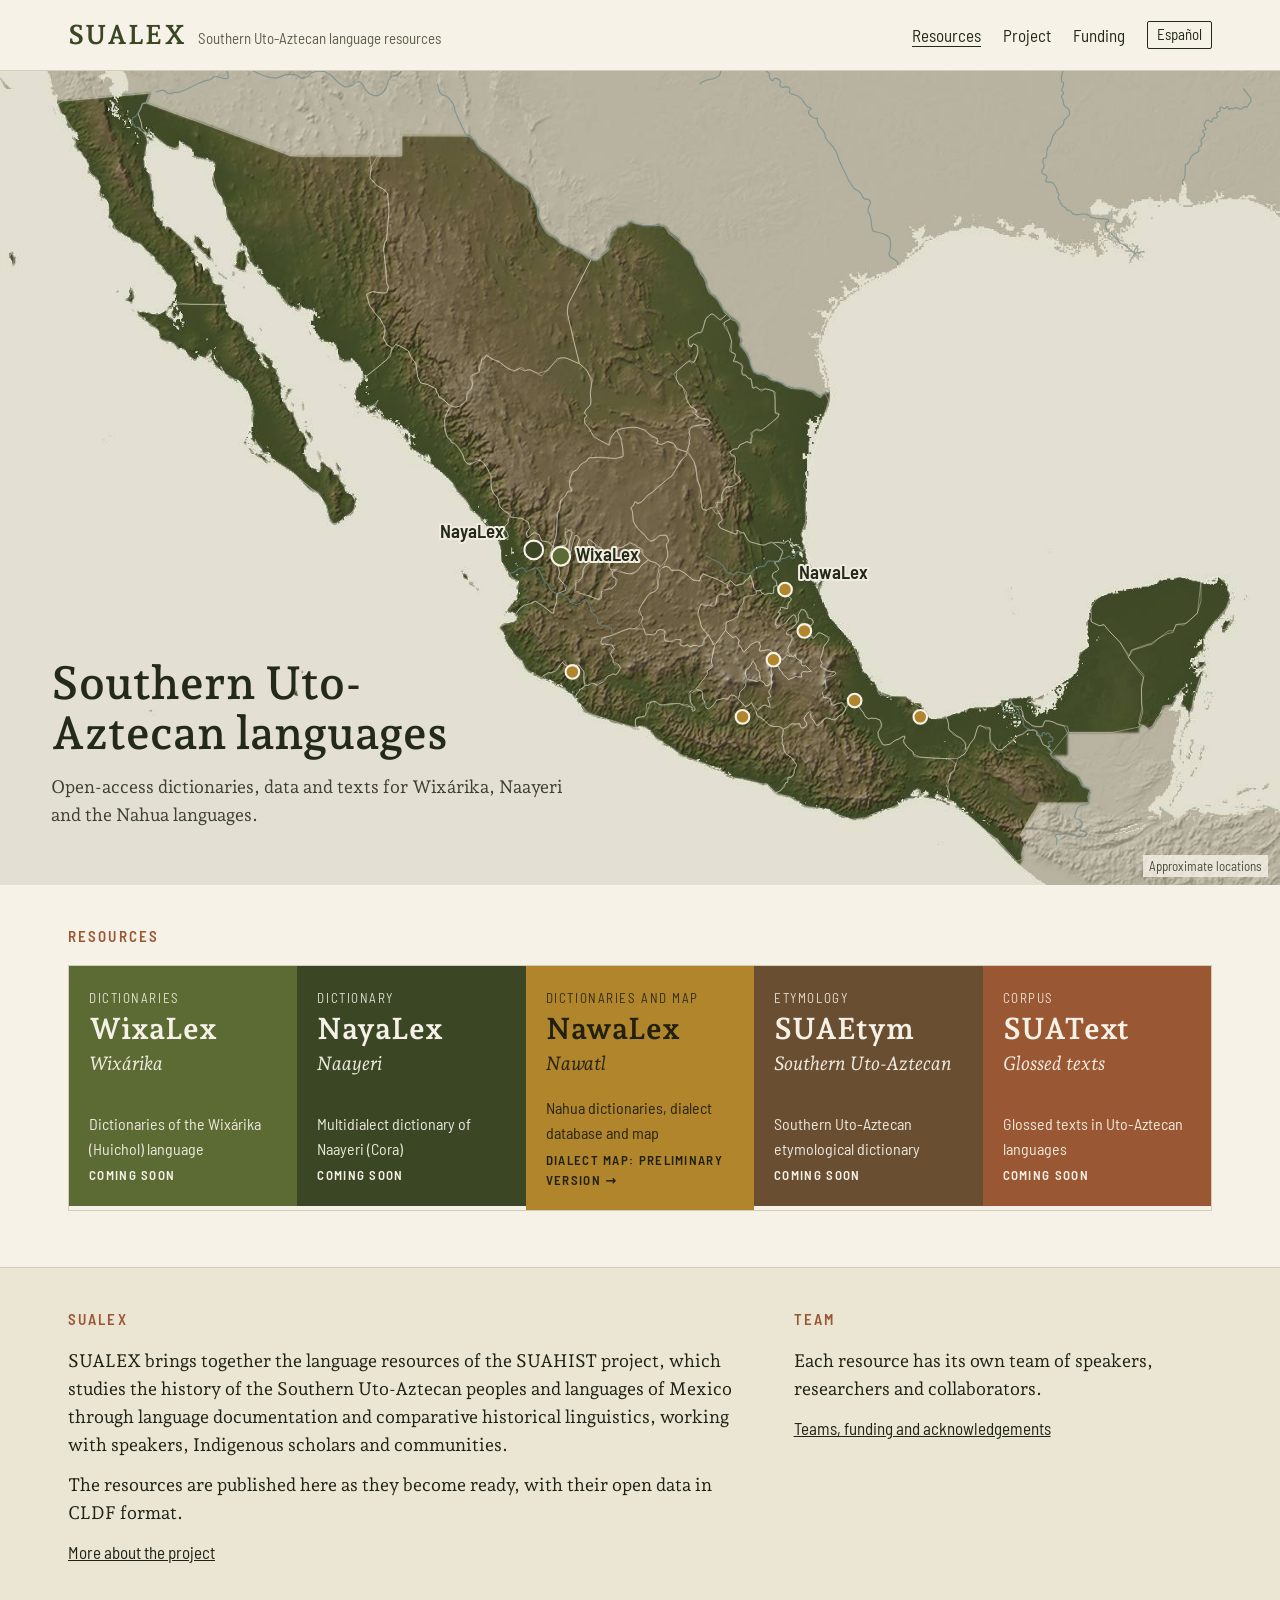
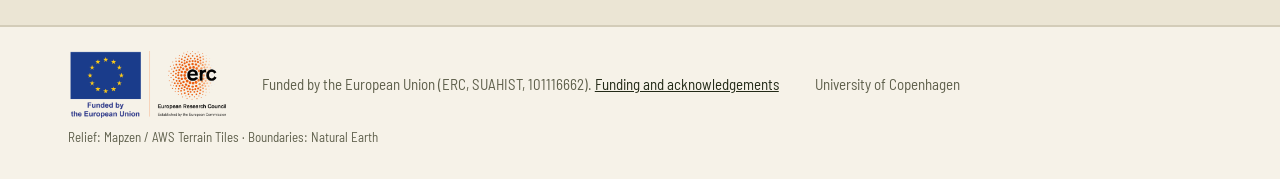
==== commit 242efbaf: "Add preliminary NawaLex dialect map (35 cognate-coded Lastra concepts) Spanish and English map pages" ====
--- a/en/index.html
+++ b/en/index.html
@@ -59,7 +59,7 @@
     <ul class="row">
       <li><div class="blk"><span class="sw">Dictionaries</span><span class="nm">WixaLex</span><span class="lg">Wixárika</span><span class="ds">Dictionaries of the Wixárika (Huichol) language</span><span class="st">Coming soon</span></div></li>
       <li><div class="blk"><span class="sw">Dictionary</span><span class="nm">NayaLex</span><span class="lg">Naayeri</span><span class="ds">Multidialect dictionary of Naayeri (Cora)</span><span class="st">Coming soon</span></div></li>
-      <li><div class="blk"><span class="sw">Dictionaries and map</span><span class="nm">NawaLex</span><span class="lg">Nawatl</span><span class="ds">Nahua dictionaries, dialect database and map</span><span class="st">Coming soon</span></div></li>
+      <li><a class="blk" href="nawalex/map/"><span class="sw">Dictionaries and map</span><span class="nm">NawaLex</span><span class="lg">Nawatl</span><span class="ds">Nahua dictionaries, dialect database and map</span><span class="st">Dialect map: preliminary version →</span></a></li>
       <li><div class="blk"><span class="sw">Etymology</span><span class="nm">SUAEtym</span><span class="lg">Southern Uto-Aztecan</span><span class="ds">Southern Uto-Aztecan etymological dictionary</span><span class="st">Coming soon</span></div></li>
       <li><div class="blk"><span class="sw">Corpus</span><span class="nm">SUAText</span><span class="lg">Glossed texts</span><span class="ds">Glossed texts in Uto-Aztecan languages</span><span class="st">Coming soon</span></div></li>
     </ul>
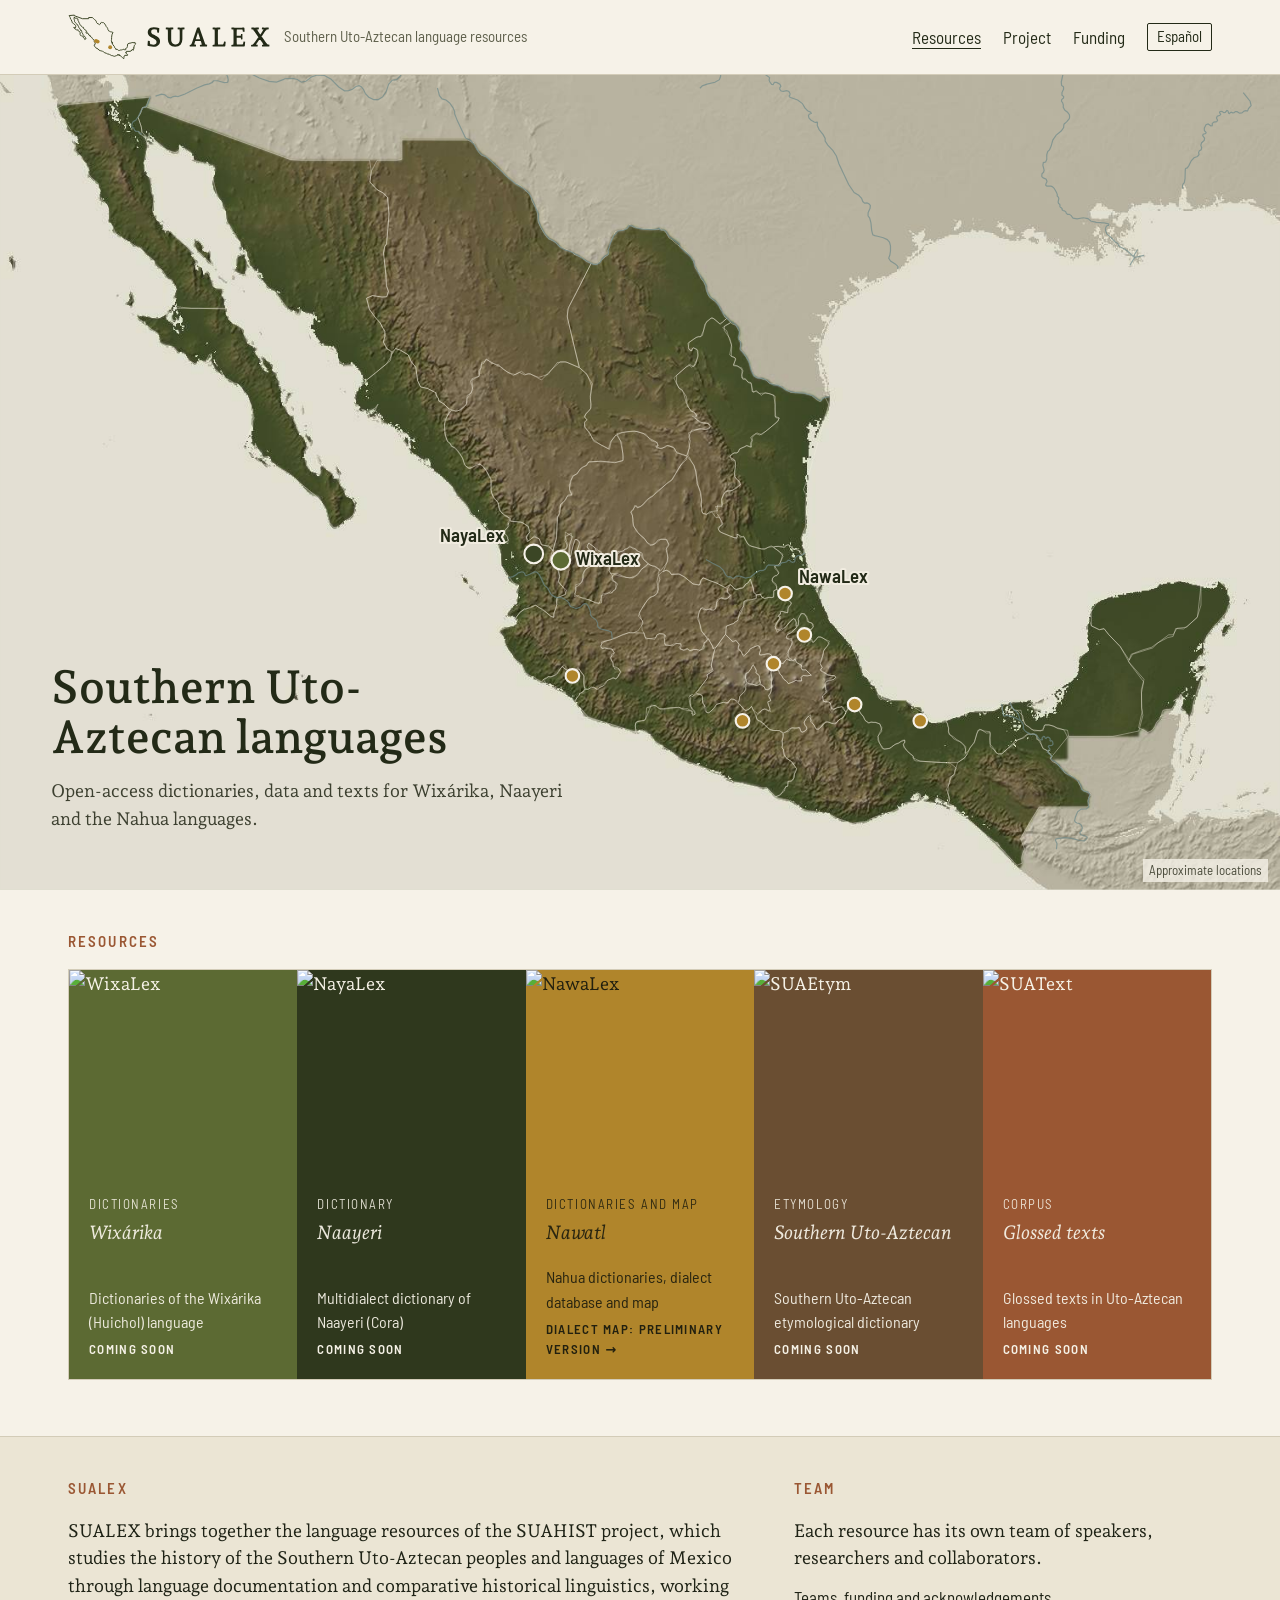
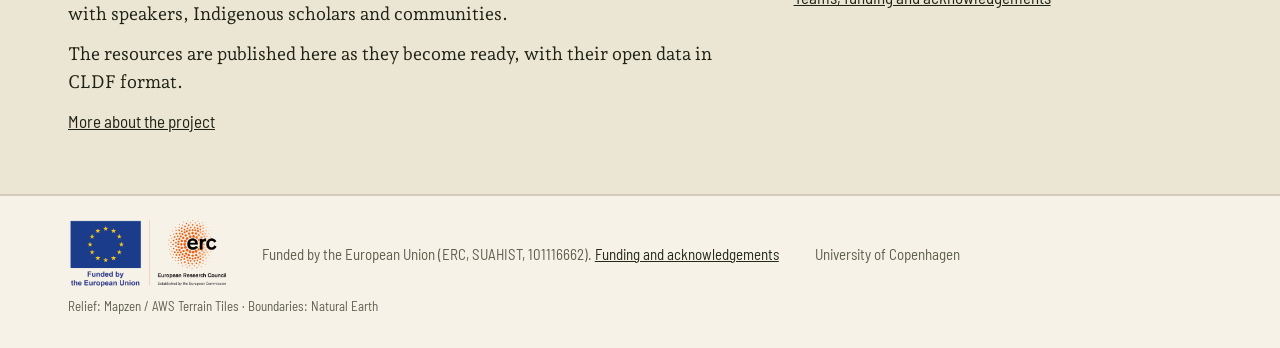
==== commit adfaf5d1: "Use the chosen logos: contorno in the header, siluetas on the resource blocks Also adds PNG favicon " ====
--- a/en/index.html
+++ b/en/index.html
@@ -10,6 +10,8 @@
 <link rel="alternate" hreflang="en" href="https://sualex.org/en/">
 <link rel="alternate" hreflang="x-default" href="https://sualex.org/">
 <link rel="icon" href="../assets/img/favicon.svg" type="image/svg+xml">
+<link rel="icon" href="../assets/img/favicon-32.png" sizes="32x32" type="image/png">
+<link rel="apple-touch-icon" href="../assets/img/apple-touch-icon.png">
 <link rel="preload" href="../assets/fonts/andada-pro-latin-400-normal.woff2" as="font" type="font/woff2" crossorigin>
 <link rel="stylesheet" href="../assets/site.css">
 <meta property="og:title" content="SUALEX · Southern Uto-Aztecan language resources">
@@ -19,7 +21,7 @@
 <body>
 <a class="skip" href="#main">Skip to content</a>
 <header class="site-h"><div class="wrap">
-  <a class="brand" href="./"><b>SUALEX</b><span>Southern Uto-Aztecan language resources</span></a>
+  <a class="brand" href="./"><img class="logo" src="../assets/img/logos/logo-sualex-horizontal.svg" width="736" height="166" alt="SUALEX"><span>Southern Uto-Aztecan language resources</span></a>
   <nav aria-label="Resources">
     <a href="./#recursos" aria-current="page">Resources</a>
     <a href="project/">Project</a>
@@ -57,11 +59,11 @@
   <section class="blocks" id="recursos" aria-labelledby="res-h"><div class="wrap">
     <h2 class="sec" id="res-h">Resources</h2>
     <ul class="row">
-      <li><div class="blk"><span class="sw">Dictionaries</span><span class="nm">WixaLex</span><span class="lg">Wixárika</span><span class="ds">Dictionaries of the Wixárika (Huichol) language</span><span class="st">Coming soon</span></div></li>
-      <li><div class="blk"><span class="sw">Dictionary</span><span class="nm">NayaLex</span><span class="lg">Naayeri</span><span class="ds">Multidialect dictionary of Naayeri (Cora)</span><span class="st">Coming soon</span></div></li>
-      <li><a class="blk" href="nawalex/map/"><span class="sw">Dictionaries and map</span><span class="nm">NawaLex</span><span class="lg">Nawatl</span><span class="ds">Nahua dictionaries, dialect database and map</span><span class="st">Dialect map: preliminary version →</span></a></li>
-      <li><div class="blk"><span class="sw">Etymology</span><span class="nm">SUAEtym</span><span class="lg">Southern Uto-Aztecan</span><span class="ds">Southern Uto-Aztecan etymological dictionary</span><span class="st">Coming soon</span></div></li>
-      <li><div class="blk"><span class="sw">Corpus</span><span class="nm">SUAText</span><span class="lg">Glossed texts</span><span class="ds">Glossed texts in Uto-Aztecan languages</span><span class="st">Coming soon</span></div></li>
+      <li><div class="blk"><img class="slogo" src="assets/img/logos/silueta-wixalex.svg" width="288" height="270" alt="WixaLex"><span class="sw">Dictionaries</span><span class="lg">Wixárika</span><span class="ds">Dictionaries of the Wixárika (Huichol) language</span><span class="st">Coming soon</span></div></li>
+      <li><div class="blk"><img class="slogo" src="assets/img/logos/silueta-nayalex.svg" width="288" height="270" alt="NayaLex"><span class="sw">Dictionary</span><span class="lg">Naayeri</span><span class="ds">Multidialect dictionary of Naayeri (Cora)</span><span class="st">Coming soon</span></div></li>
+      <li><a class="blk" href="nawalex/map/"><img class="slogo" src="assets/img/logos/silueta-nawalex.svg" width="288" height="270" alt="NawaLex"><span class="sw">Dictionaries and map</span><span class="lg">Nawatl</span><span class="ds">Nahua dictionaries, dialect database and map</span><span class="st">Dialect map: preliminary version →</span></a></li>
+      <li><div class="blk"><img class="slogo" src="assets/img/logos/silueta-suaetym.svg" width="288" height="270" alt="SUAEtym"><span class="sw">Etymology</span><span class="lg">Southern Uto-Aztecan</span><span class="ds">Southern Uto-Aztecan etymological dictionary</span><span class="st">Coming soon</span></div></li>
+      <li><div class="blk"><img class="slogo" src="assets/img/logos/silueta-suatext.svg" width="288" height="270" alt="SUAText"><span class="sw">Corpus</span><span class="lg">Glossed texts</span><span class="ds">Glossed texts in Uto-Aztecan languages</span><span class="st">Coming soon</span></div></li>
     </ul>
   </div></section>
   <section class="intro"><div class="wrap">
--- a/assets/site.css
+++ b/assets/site.css
@@ -33,9 +33,10 @@
 /* header */
 .site-h{border-bottom:1px solid var(--line);background:var(--paper)}
 .site-h .wrap{display:flex;flex-wrap:wrap;justify-content:space-between;align-items:center;gap:10px 28px;padding-block:14px}
-/* Placeholder wordmark until the logo is chosen: replace the .brand contents with <img src="/assets/img/logo.svg" alt="SUALEX">. */
+/* Logo: "contorno" (header) and "silueta" (sub-site blocks), chosen by Maunus 2026-11-02. */
 .brand{display:flex;align-items:baseline;gap:12px;text-decoration:none;color:var(--olive-700)}
-.brand b{font-family:var(--serif);font-weight:700;font-size:27px;letter-spacing:.05em}
+.brand{align-items:center}
+.brand .logo{height:46px;width:auto;display:block}
 .brand span{font-family:var(--label);font-size:15px;color:var(--muted)}
 .site-h nav{font-family:var(--label);font-size:17px;display:flex;flex-wrap:wrap;gap:4px 22px;align-items:center}
 .site-h nav a{text-decoration:none;color:var(--olive-900)}
@@ -65,16 +66,16 @@
 @media (max-width:520px){.row{grid-template-columns:minmax(0,1fr)}.blk{min-height:0}}
 .blk{display:flex;flex-direction:column;gap:4px;padding:22px 20px 20px;color:#f5f1e6;min-height:15rem;min-width:0;text-decoration:none}
 .row li:nth-child(1) .blk{background:var(--moss)}
-.row li:nth-child(2) .blk{background:var(--olive-700)}
+.row li:nth-child(2) .blk{background:#2f381d}
 .row li:nth-child(3) .blk{background:var(--ochre);color:#22200f}
 .row li:nth-child(4) .blk{background:var(--umber)}
 .row li:nth-child(5) .blk{background:var(--clay)}
 .blk .sw{font-family:var(--label);font-size:13px;letter-spacing:.12em;text-transform:uppercase;opacity:.88}
-.blk .nm{font-size:30px;font-weight:700;line-height:1.1}
+.blk .slogo{display:block;width:calc(100% + 40px);max-width:none;height:auto;margin:-22px -20px 6px}
 .blk .lg{font-style:italic;font-size:19px;opacity:.95}
 .blk .ds{font-family:var(--label);font-size:16px;opacity:.95;margin-top:auto;padding-top:14px}
 .blk .st{font-family:var(--label);font-size:13px;letter-spacing:.1em;text-transform:uppercase;font-weight:600}
-a.blk:hover .nm,a.blk:focus-visible .nm{text-decoration:underline}
+a.blk:hover .st,a.blk:focus-visible .st{text-decoration:underline}
 
 .intro{background:var(--sand);border-block:1px solid var(--line)}
 .intro .wrap{display:grid;grid-template-columns:minmax(0,1.6fr) minmax(0,1fr);gap:24px 56px;padding-block:40px 48px}
@@ -112,3 +113,6 @@
 .site-f .credit{font-size:13px}
 .site-f .flogo{height:68px;width:auto}
 .logos img{height:auto;width:min(100%,340px)}
+.row li{display:flex}
+.row .blk{flex:1}
+@media (max-width:520px){.blk .slogo{width:200px;margin:-16px 0 4px -16px}}
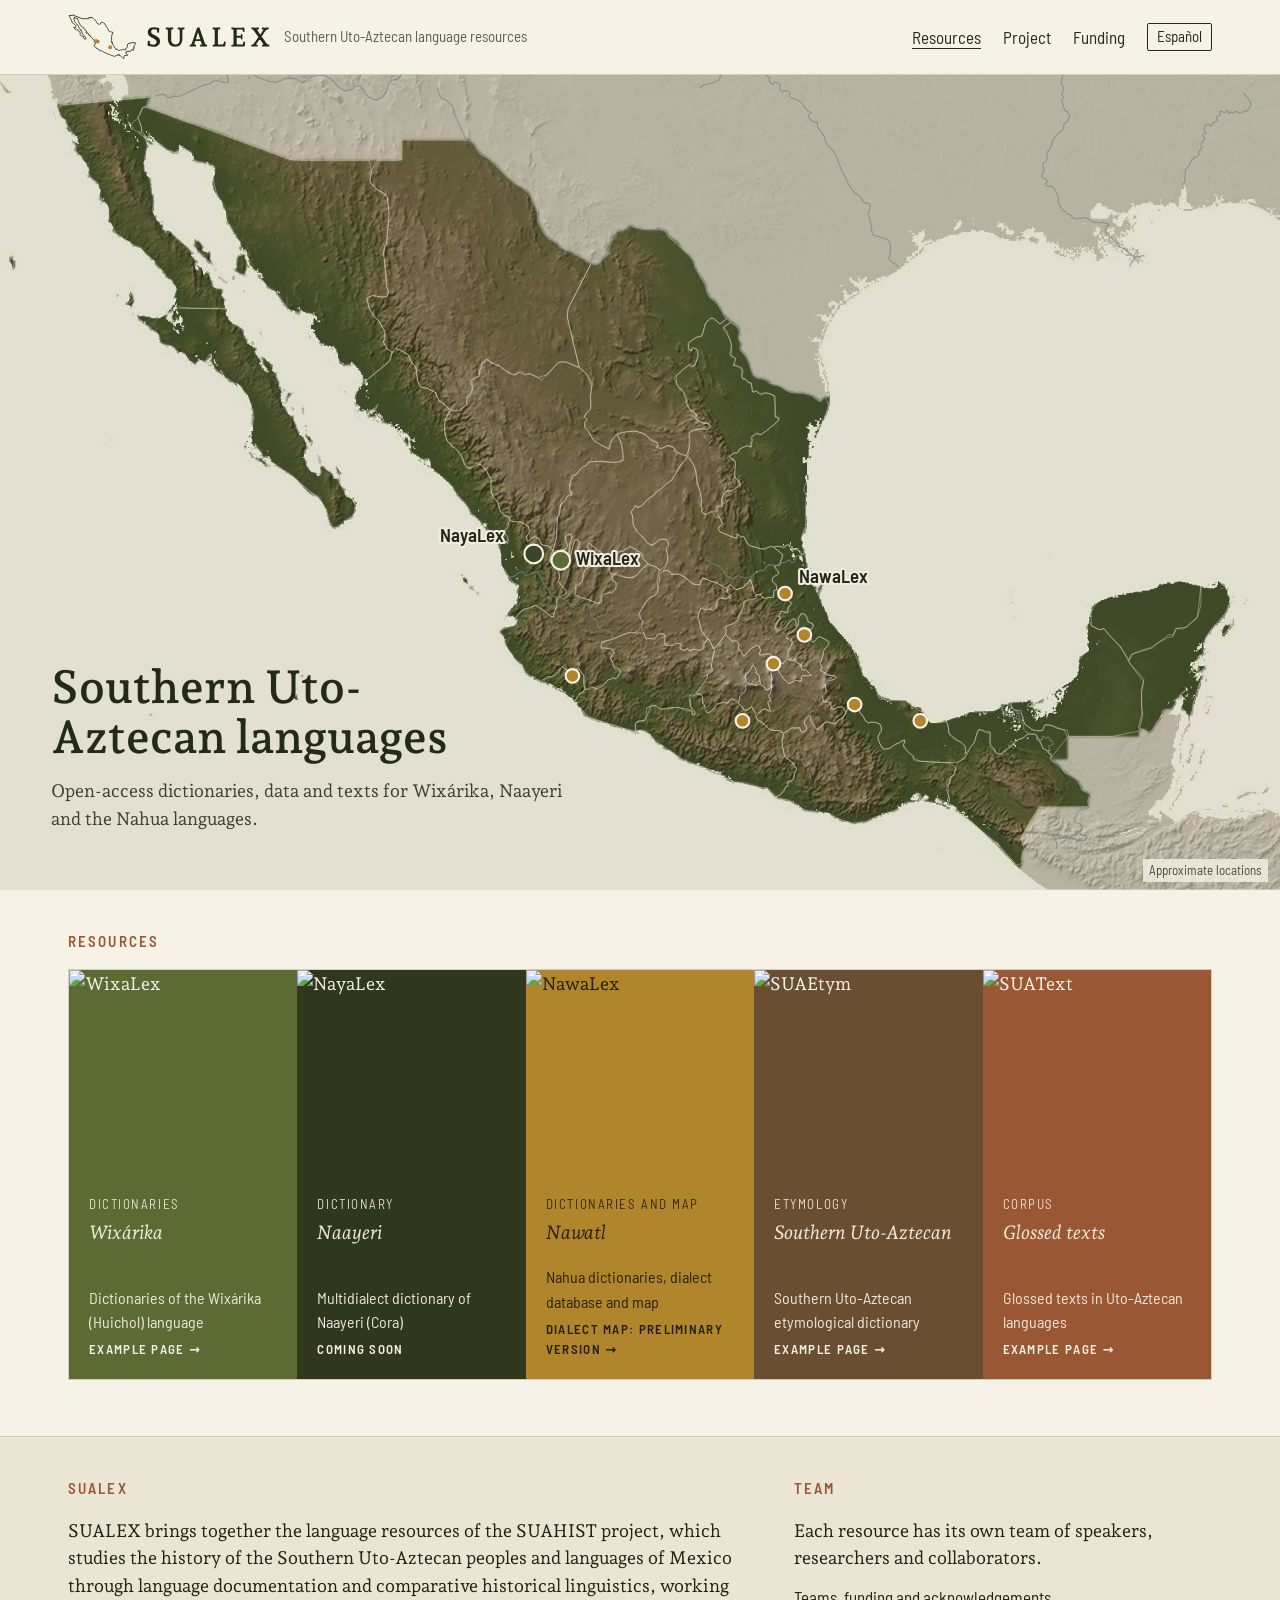
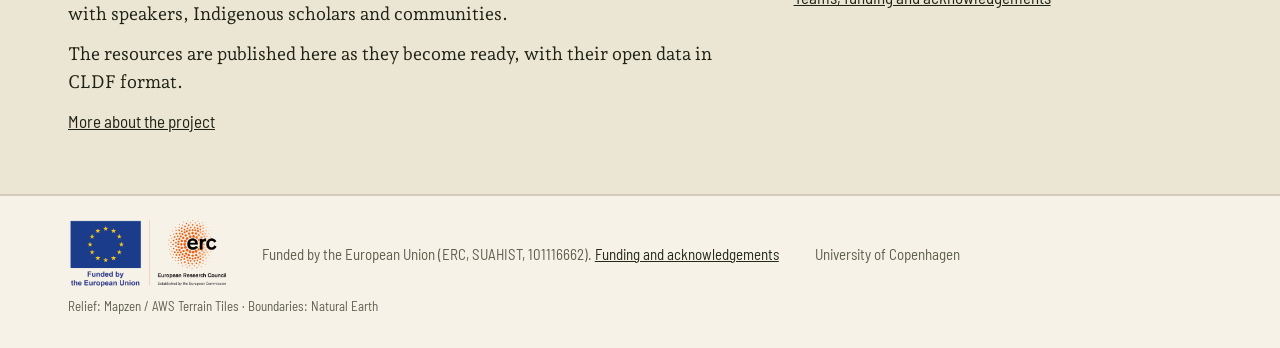
==== commit 14d8b3d6: "Add example pages for WixaLex, SUAText and SUAEtym (ES + EN) WixaLex shows the dictionary layout wit" ====
--- a/en/index.html
+++ b/en/index.html
@@ -59,11 +59,11 @@
   <section class="blocks" id="recursos" aria-labelledby="res-h"><div class="wrap">
     <h2 class="sec" id="res-h">Resources</h2>
     <ul class="row">
-      <li><div class="blk"><img class="slogo" src="assets/img/logos/silueta-wixalex.svg" width="288" height="270" alt="WixaLex"><span class="sw">Dictionaries</span><span class="lg">Wixárika</span><span class="ds">Dictionaries of the Wixárika (Huichol) language</span><span class="st">Coming soon</span></div></li>
+      <li><a class="blk" href="wixalex/"><img class="slogo" src="assets/img/logos/silueta-wixalex.svg" width="288" height="270" alt="WixaLex"><span class="sw">Dictionaries</span><span class="lg">Wixárika</span><span class="ds">Dictionaries of the Wixárika (Huichol) language</span><span class="st">Example page →</span></a></li>
       <li><div class="blk"><img class="slogo" src="assets/img/logos/silueta-nayalex.svg" width="288" height="270" alt="NayaLex"><span class="sw">Dictionary</span><span class="lg">Naayeri</span><span class="ds">Multidialect dictionary of Naayeri (Cora)</span><span class="st">Coming soon</span></div></li>
       <li><a class="blk" href="nawalex/map/"><img class="slogo" src="assets/img/logos/silueta-nawalex.svg" width="288" height="270" alt="NawaLex"><span class="sw">Dictionaries and map</span><span class="lg">Nawatl</span><span class="ds">Nahua dictionaries, dialect database and map</span><span class="st">Dialect map: preliminary version →</span></a></li>
-      <li><div class="blk"><img class="slogo" src="assets/img/logos/silueta-suaetym.svg" width="288" height="270" alt="SUAEtym"><span class="sw">Etymology</span><span class="lg">Southern Uto-Aztecan</span><span class="ds">Southern Uto-Aztecan etymological dictionary</span><span class="st">Coming soon</span></div></li>
-      <li><div class="blk"><img class="slogo" src="assets/img/logos/silueta-suatext.svg" width="288" height="270" alt="SUAText"><span class="sw">Corpus</span><span class="lg">Glossed texts</span><span class="ds">Glossed texts in Uto-Aztecan languages</span><span class="st">Coming soon</span></div></li>
+      <li><a class="blk" href="suaetym/"><img class="slogo" src="assets/img/logos/silueta-suaetym.svg" width="288" height="270" alt="SUAEtym"><span class="sw">Etymology</span><span class="lg">Southern Uto-Aztecan</span><span class="ds">Southern Uto-Aztecan etymological dictionary</span><span class="st">Example page →</span></a></li>
+      <li><a class="blk" href="suatext/"><img class="slogo" src="assets/img/logos/silueta-suatext.svg" width="288" height="270" alt="SUAText"><span class="sw">Corpus</span><span class="lg">Glossed texts</span><span class="ds">Glossed texts in Uto-Aztecan languages</span><span class="st">Example page →</span></a></li>
     </ul>
   </div></section>
   <section class="intro"><div class="wrap">
